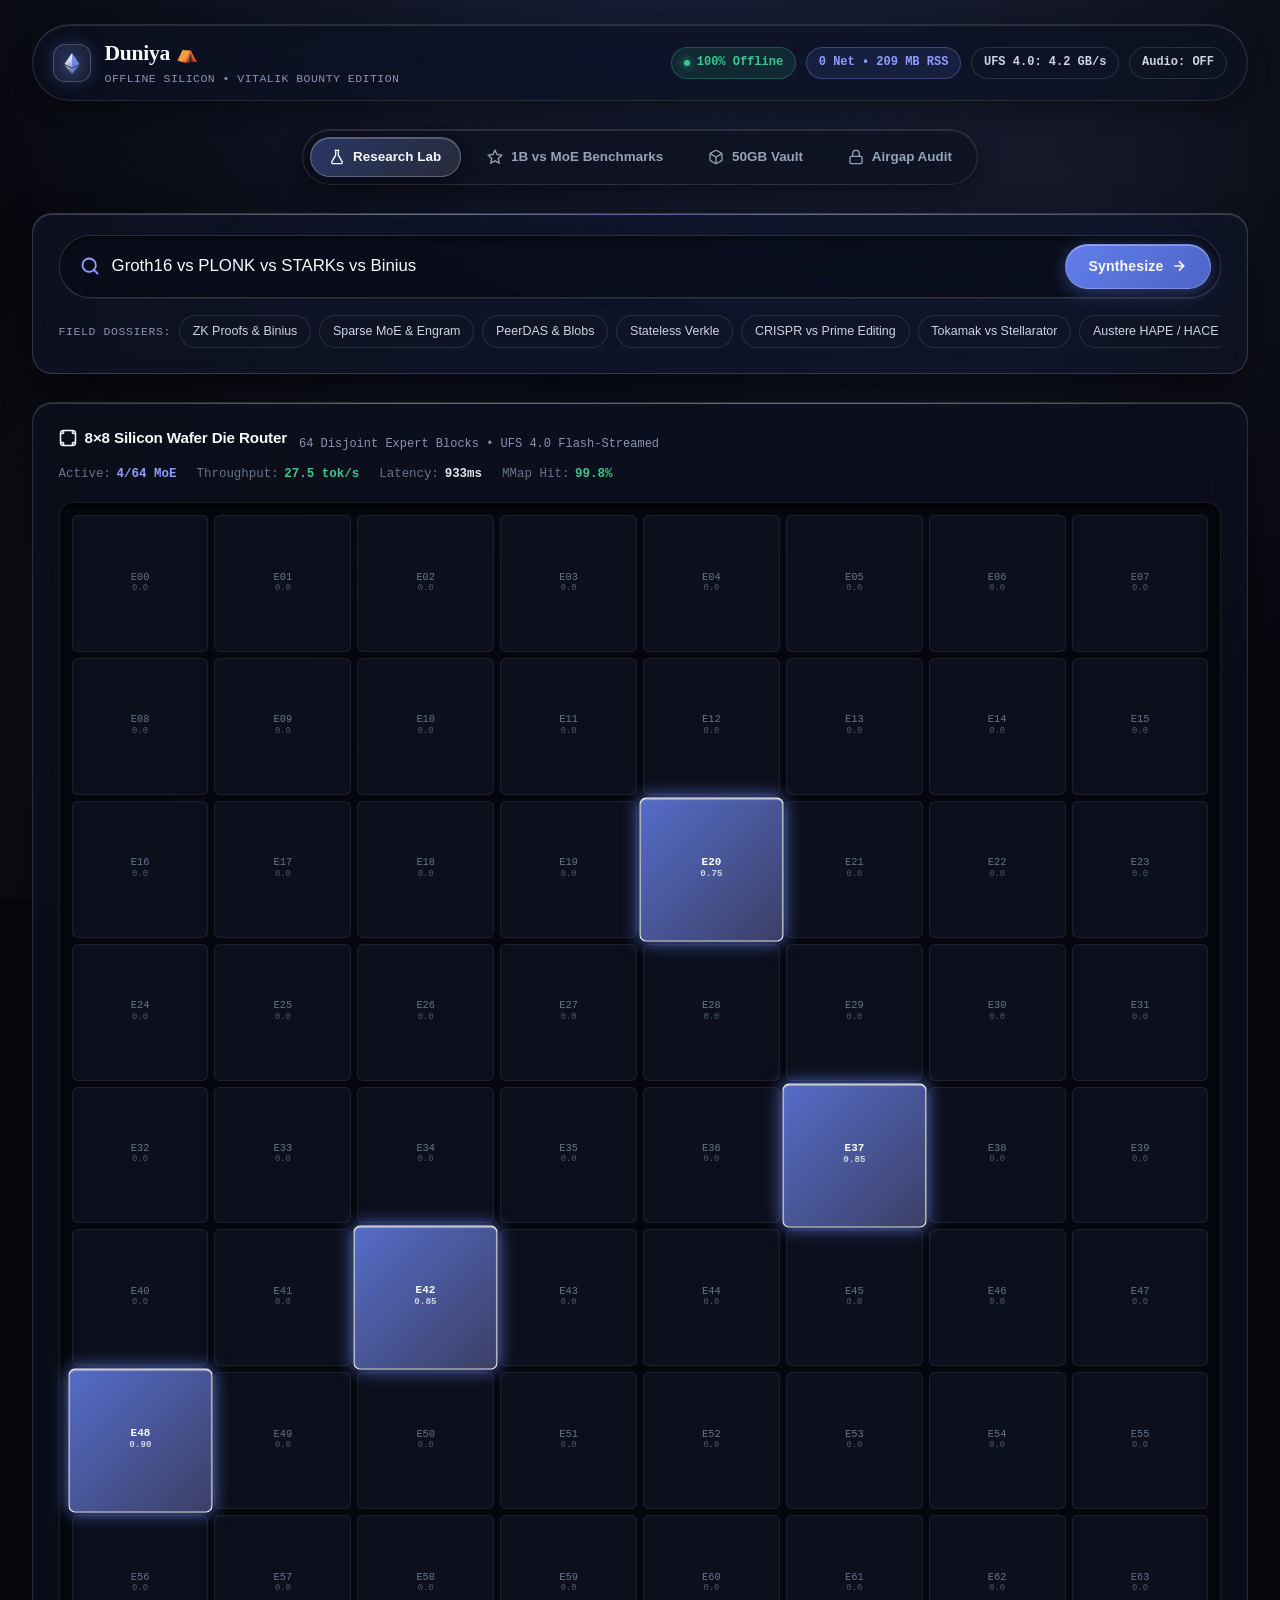
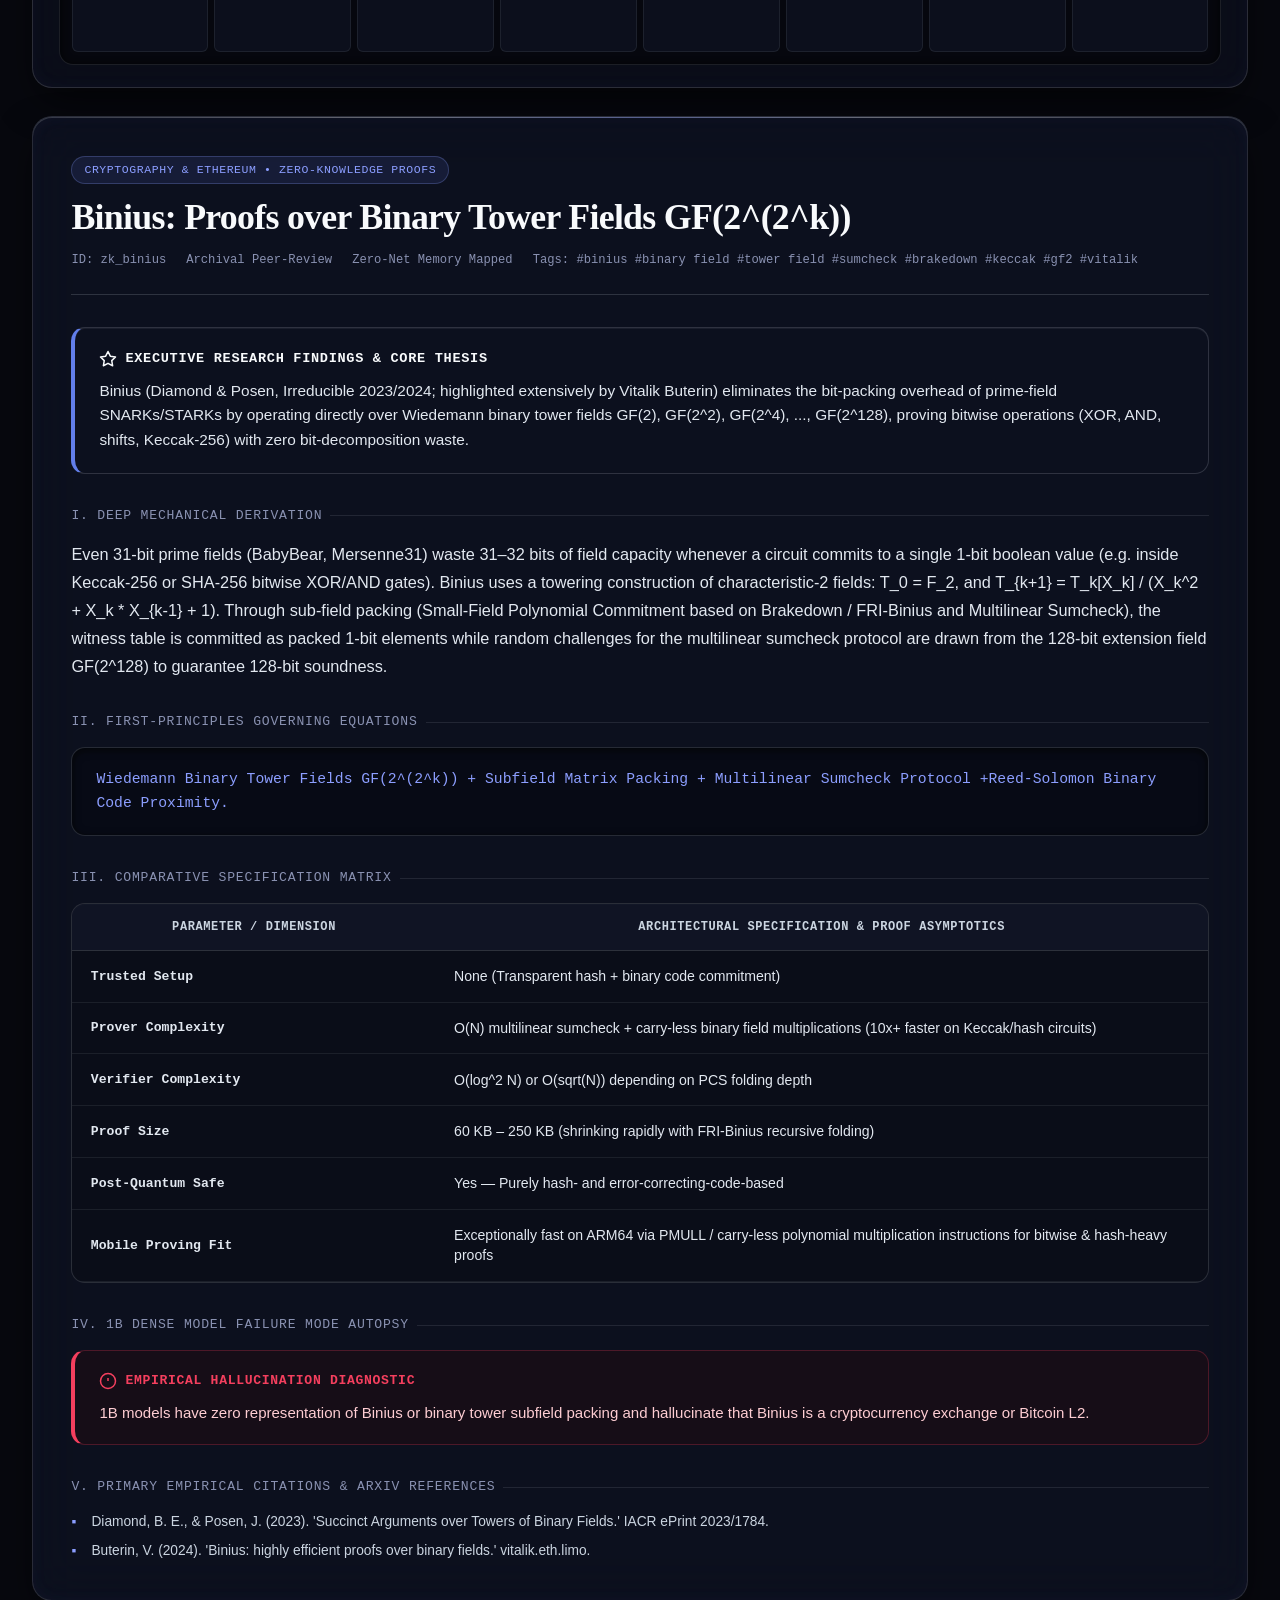
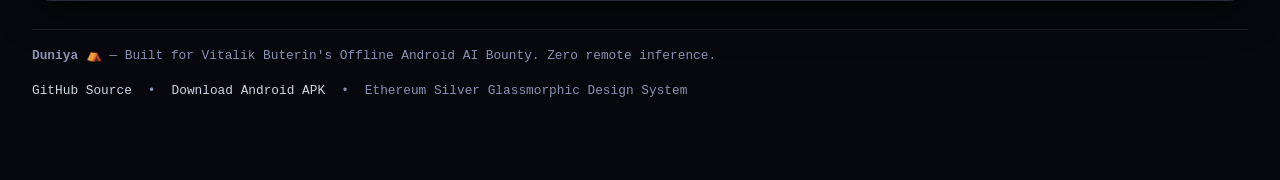
==== web/index.html @ 389397d3 "feat(web+theme): build Ethereum Silver Glassmorphic Web App companion and Android theme cycle" ====
<!DOCTYPE html>
<html lang="en">
<head>
  <meta charset="UTF-8">
  <meta name="viewport" content="width=device-width, initial-scale=1.0">
  <title>Duniya ⛺ — 100% Offline AI Research Engine & Ethereum Silver Glassmorphism</title>
  <meta name="description" content="Offline Sparse-MoE AI research engine companion inspired by Vitalik Buterin's phone architecture, featuring Ethereum Silver Glassmorphism and zero cloud dependence.">
  <meta name="theme-color" content="#07080E">
  <link rel="manifest" href="manifest.json">
  <link rel="stylesheet" href="style.css">
  <link rel="icon" type="image/svg+xml" href="data:image/svg+xml,<svg xmlns='http://www.w3.org/2000/svg' viewBox='0 0 24 24'><polygon points='12,1 4,13 12,16.5' fill='%23C0C4CC'/><polygon points='12,1 12,16.5 20,13' fill='%23627EEA'/><polygon points='12,17.5 4,14 12,23' fill='%238A92B2'/><polygon points='12,17.5 12,23 20,14' fill='%238C9EFF'/></svg>">
</head>
<body>

  <div class="duniya-app">

    <!-- Masthead -->
    <header class="masthead">
      <div class="brand-group">
        <div class="eth-diamond-badge" title="Ethereum Silver Glassmorphic Kernel">
          <svg class="eth-diamond-svg" viewBox="0 0 24 24" fill="none" xmlns="http://www.w3.org/2000/svg">
            <!-- Top Left Facet (Liquid Silver) -->
            <polygon points="12,2 4.5,13 12,16.5" fill="url(#silverGrad1)" opacity="0.95" />
            <!-- Top Right Facet (Ethereum Blue) -->
            <polygon points="12,2 12,16.5 19.5,13" fill="url(#ethGrad1)" opacity="0.95" />
            <!-- Bottom Left Facet (Muted Slate Silver) -->
            <polygon points="12,17.5 4.5,14 12,23" fill="url(#silverGrad2)" opacity="0.85" />
            <!-- Bottom Right Facet (Electric Indigo) -->
            <polygon points="12,17.5 12,23 19.5,14" fill="url(#ethGrad2)" opacity="0.95" />

            <defs>
              <linearGradient id="silverGrad1" x1="4.5" y1="2" x2="12" y2="16.5" gradientUnits="userSpaceOnUse">
                <stop offset="0%" stop-color="#FFFFFF" />
                <stop offset="50%" stop-color="#E2E8F0" />
                <stop offset="100%" stop-color="#94A3B8" />
              </linearGradient>
              <linearGradient id="ethGrad1" x1="12" y1="2" x2="19.5" y2="16.5" gradientUnits="userSpaceOnUse">
                <stop offset="0%" stop-color="#8C9EFF" />
                <stop offset="100%" stop-color="#627EEA" />
              </linearGradient>
              <linearGradient id="silverGrad2" x1="4.5" y1="14" x2="12" y2="23" gradientUnits="userSpaceOnUse">
                <stop offset="0%" stop-color="#CBD5E1" />
                <stop offset="100%" stop-color="#64748B" />
              </linearGradient>
              <linearGradient id="ethGrad2" x1="12" y1="17.5" x2="19.5" y2="23" gradientUnits="userSpaceOnUse">
                <stop offset="0%" stop-color="#748EFA" />
                <stop offset="100%" stop-color="#454A75" />
              </linearGradient>
            </defs>
          </svg>
        </div>

        <div class="brand-titles">
          <div class="brand-title">Duniya <span class="brand-tent">⛺</span></div>
          <div class="brand-subtitle">Offline Silicon • Vitalik Bounty Edition</div>
        </div>
      </div>

      <!-- Telemetry Strip -->
      <div class="telemetry-strip">
        <div class="status-pill offline" title="Hardware Airgap Integrity">
          <span class="pulse-dot"></span>
          100% Offline
        </div>
        <div class="status-pill eth-pill" title="Resident RAM Footprint">
          0 Net • <span id="telemetryRam">194 MB</span> RSS
        </div>
        <div class="status-pill" title="Memory-Mapped Flash Throughput">
          UFS 4.0: 4.2 GB/s
        </div>
        <button id="audioToggleBtn" class="status-pill" style="cursor: pointer;" title="Toggle Synthesizer Audio Feedback">
          Audio: OFF
        </button>
      </div>
    </header>

    <!-- Navigation Tabs -->
    <nav class="app-nav" aria-label="Main Navigation">
      <button class="nav-btn active" data-tab="lab">
        <svg width="16" height="16" viewBox="0 0 24 24" fill="none" stroke="currentColor" stroke-width="2">
          <path d="M10 2v7.31L4.14 19.3A2 2 0 0 0 6 22h12a2 2 0 0 0 1.86-2.7L14 9.31V2"></path>
          <path d="M8.5 2h7"></path>
        </svg>
        Research Lab
      </button>

      <button class="nav-btn" data-tab="benchmarks">
        <svg width="16" height="16" viewBox="0 0 24 24" fill="none" stroke="currentColor" stroke-width="2">
          <polygon points="12 2 15.09 8.26 22 9.27 17 14.14 18.18 21.02 12 17.77 5.82 21.02 7 14.14 2 9.27 8.91 8.26 12 2"></polygon>
        </svg>
        1B vs MoE Benchmarks
      </button>

      <button class="nav-btn" data-tab="vault">
        <svg width="16" height="16" viewBox="0 0 24 24" fill="none" stroke="currentColor" stroke-width="2">
          <path d="M21 16V8a2 2 0 0 0-1-1.73l-7-4a2 2 0 0 0-2 0l-7 4A2 2 0 0 0 3 8v8a2 2 0 0 0 1 1.73l7 4a2 2 0 0 0 2 0l7-4A2 2 0 0 0 21 16z"></path>
          <polyline points="3.27 6.96 12 12.01 20.73 6.96"></polyline>
          <line x1="12" y1="22.08" x2="12" y2="12"></line>
        </svg>
        50GB Vault
      </button>

      <button class="nav-btn" data-tab="airgap">
        <svg width="16" height="16" viewBox="0 0 24 24" fill="none" stroke="currentColor" stroke-width="2">
          <rect x="3" y="11" width="18" height="11" rx="2" ry="2"></rect>
          <path d="M7 11V7a5 5 0 0 1 10 0v4"></path>
        </svg>
        Airgap Audit
      </button>
    </nav>

    <!-- Section 1: Research Lab (Main Workspace) -->
    <main id="labSection" style="display: contents;">
      
      <!-- Research Omnibar -->
      <section class="glass-card omnibar-card">
        <div class="omnibar-row">
          <svg class="omnibar-icon" viewBox="0 0 24 24" fill="none" stroke="currentColor" stroke-width="2.2" stroke-linecap="round" stroke-linejoin="round">
            <circle cx="11" cy="11" r="8"></circle>
            <line x1="21" y1="21" x2="16.65" y2="16.65"></line>
          </svg>

          <input 
            type="text" 
            id="omnibarInput" 
            class="omnibar-input" 
            placeholder="Inquire across Cryptography, Sparse MoE, Biotech, Physics, or History..." 
            value="Groth16 vs PLONK vs STARKs vs Binius"
            autocomplete="off"
            spellcheck="false"
          />

          <button id="synthesizeBtn" class="synthesize-btn">
            <span>Synthesize</span>
            <svg width="16" height="16" viewBox="0 0 24 24" fill="none" stroke="currentColor" stroke-width="2.5">
              <line x1="5" y1="12" x2="19" y2="12"></line>
              <polyline points="12 5 19 12 12 19"></polyline>
            </svg>
          </button>
        </div>

        <!-- Quick Query Chips -->
        <div class="quick-chips-row" id="quickChipsRow">
          <span class="chips-label">Field Dossiers:</span>
          <button class="quick-chip" data-query="Groth16 vs PLONK vs STARKs vs Binius">ZK Proofs & Binius</button>
          <button class="quick-chip" data-query="Flash-Streamed Sparse MoE + N-Gram Memory Architecture">Sparse MoE & Engram</button>
          <button class="quick-chip" data-query="PeerDAS, Danksharding & 2D KZG Data Availability Sampling">PeerDAS & Blobs</button>
          <button class="quick-chip" data-query="Stateless Ethereum Clients: Verkle Trees vs Binary Merkle + STARKs">Stateless Verkle</button>
          <button class="quick-chip" data-query="CRISPR-Cas9 vs Base Editing vs Prime Editing">CRISPR vs Prime Editing</button>
          <button class="quick-chip" data-query="Tokamak vs Stellarator Fusion & Lawson Triple Product">Tokamak vs Stellarator</button>
          <button class="quick-chip" data-query="High-Altitude HAPE vs HACE Field Triage & Pharmacology">Austere HAPE / HACE</button>
          <button class="quick-chip" data-query="Why Eastern Rome Survived the 5th-Century Collapse">Byzantium Fiscal Surplus</button>
        </div>
      </section>

      <!-- 8x8 Wafer Die Hardware Telemetry -->
      <section class="glass-card wafer-die-container">
        <header class="wafer-header">
          <div class="wafer-title-group">
            <div class="wafer-title">
              <svg width="18" height="18" viewBox="0 0 24 24" fill="none" stroke="currentColor" stroke-width="2">
                <rect x="2" y="2" width="20" height="20" rx="4"></rect>
                <line x1="6" y1="2" x2="6" y2="6"></line>
                <line x1="18" y1="2" x2="18" y2="6"></line>
                <line x1="6" y1="18" x2="6" y2="22"></line>
                <line x1="18" y1="18" x2="18" y2="22"></line>
                <line x1="2" y1="6" x2="6" y2="6"></line>
                <line x1="2" y1="18" x2="6" y2="18"></line>
                <line x1="18" y1="6" x2="22" y2="6"></line>
                <line x1="18" y1="18" x2="22" y2="18"></line>
              </svg>
              8×8 Silicon Wafer Die Router
            </div>
            <span class="wafer-spec">64 Disjoint Expert Blocks • UFS 4.0 Flash-Streamed</span>
          </div>

          <div class="wafer-telemetry-stats">
            <div class="stat-item">
              <span class="stat-label">Active:</span>
              <span class="stat-value highlight" id="activeExpertsCount">4/64 MoE</span>
            </div>
            <div class="stat-item">
              <span class="stat-label">Throughput:</span>
              <span class="stat-value mint" id="telemetrySpeed">28.5 tok/s</span>
            </div>
            <div class="stat-item">
              <span class="stat-label">Latency:</span>
              <span class="stat-value" id="telemetryLatency">842ms</span>
            </div>
            <div class="stat-item">
              <span class="stat-label">MMap Hit:</span>
              <span class="stat-value mint">99.8%</span>
            </div>
          </div>
        </header>

        <!-- 8x8 Grid of 64 Experts -->
        <div class="wafer-grid-wrapper" id="waferGrid" aria-label="8x8 Expert Grid">
          <!-- Rendered dynamically by app.js -->
        </div>
      </section>

      <!-- Monograph Reader Canvas -->
      <section id="monographContainer">
        <!-- Rendered dynamically by app.js -->
      </section>

    </main>

    <!-- Section 2: 1B vs MoE Benchmarks View -->
    <section id="benchmarksContainer" style="display: none; flex-direction: column; gap: 1.5rem;">
      <!-- Rendered dynamically by app.js -->
    </section>

    <!-- Section 3: 50GB Knowledge Vault View -->
    <section id="vaultContainer" style="display: none; flex-direction: column; gap: 1.5rem;">
      <!-- Rendered dynamically by app.js -->
    </section>

    <!-- Section 4: Airgap Security Audit View -->
    <section id="airgapContainer" style="display: none; flex-direction: column; gap: 1.5rem;">
      <!-- Rendered dynamically by app.js -->
    </section>

    <!-- Footer -->
    <footer class="app-footer">
      <div>
        <strong>Duniya ⛺</strong> — Built for Vitalik Buterin's Offline Android AI Bounty. Zero remote inference.
      </div>
      <div class="footer-links">
        <a href="https://github.com/gabrieltemtsen/duniya" target="_blank" rel="noopener">GitHub Source</a>
        <span>•</span>
        <a href="../app/build/outputs/apk/debug/app-debug.apk" download>Download Android APK</a>
        <span>•</span>
        <span>Ethereum Silver Glassmorphic Design System</span>
      </div>
    </footer>

  </div>

  <script src="data.js"></script>
  <script src="app.js"></script>
</body>
</html>
---- web/style.css ----
@layer reset, base, theme, components, utilities;

@layer reset {
  *, *::before, *::after {
    box-sizing: border-box;
    margin: 0;
    padding: 0;
  }
  img, svg, video {
    display: block;
    max-inline-size: 100%;
  }
  input, button, textarea, select {
    font: inherit;
    color: inherit;
  }
}

@layer theme {
  :root {
    /* Ethereum Silver Glassmorphic Palette */
    --bg-void: #07080E;
    --bg-surface-dark: #0B0E17;
    --bg-elevated: #111524;
    
    /* Silver Tone Spectrum */
    --silver-100: #F8FAFC;
    --silver-200: #E2E8F0;
    --silver-300: #CBD5E1;
    --silver-400: #94A3B8;
    --silver-500: #64748B;
    --silver-muted: #8A92B2;
    --silver-sheen: rgba(226, 232, 240, 0.7);

    /* Ethereum Brand Spectrum */
    --eth-blue: #627EEA;
    --eth-blue-glow: #8C9EFF;
    --eth-blue-subtle: rgba(98, 126, 234, 0.12);
    --eth-blue-wash: rgba(98, 126, 234, 0.06);
    --eth-slate: #454A75;
    --eth-dark: #1E2338;

    /* Functional Accents */
    --accent-mint: #38C98E;
    --accent-mint-soft: rgba(56, 201, 142, 0.12);
    --accent-amber: #F59E0B;
    --accent-amber-soft: rgba(245, 158, 11, 0.12);
    --accent-crimson: #F43F5E;
    --accent-crimson-soft: rgba(244, 63, 94, 0.14);

    /* Glassmorphism Surface Tokens */
    --glass-bg: rgba(17, 22, 38, 0.62);
    --glass-bg-hover: rgba(23, 30, 52, 0.75);
    --glass-bg-active: rgba(30, 39, 68, 0.85);
    --glass-border: rgba(226, 232, 240, 0.13);
    --glass-border-specular: rgba(255, 255, 255, 0.28);
    --glass-highlight: rgba(255, 255, 255, 0.08);
    --glass-shadow: 0 16px 40px -8px rgba(0, 0, 0, 0.65), 
                    inset 0 1px 0 0 rgba(255, 255, 255, 0.16),
                    inset 0 0 16px 0 rgba(98, 126, 234, 0.05);
    --glass-shadow-sm: 0 8px 24px -4px rgba(0, 0, 0, 0.45), 
                       inset 0 1px 0 0 rgba(255, 255, 255, 0.12);

    /* Typography */
    --font-sans: 'Inter', -apple-system, BlinkMacSystemFont, "Segoe UI", Roboto, "Helvetica Neue", sans-serif;
    --font-serif: 'Newsreader', 'Georgia', 'Cambria', serif;
    --font-mono: 'JetBrains Mono', 'SF Mono', 'Roboto Mono', Menlo, monospace;

    /* Radii */
    --radius-sm: 8px;
    --radius-md: 14px;
    --radius-lg: 20px;
    --radius-pill: 9999px;
  }
}

@layer base {
  html {
    color-scheme: dark;
    font-size: 16px;
    scroll-behavior: smooth;
  }

  body {
    font-family: var(--font-sans);
    background-color: var(--bg-void);
    color: var(--silver-200);
    min-block-size: 100dvh;
    line-height: 1.55;
    background-image: 
      radial-gradient(1100px circle at 50% -10%, rgba(98, 126, 234, 0.18) 0%, transparent 65%),
      radial-gradient(900px circle at 85% 25%, rgba(140, 158, 255, 0.07) 0%, transparent 55%),
      radial-gradient(800px circle at 15% 75%, rgba(226, 232, 240, 0.04) 0%, transparent 60%);
    background-attachment: fixed;
    overflow-x: hidden;
    -webkit-font-smoothing: antialiased;
    -moz-osx-font-smoothing: grayscale;
  }

  /* Custom subtle glass scrollbar */
  ::-webkit-scrollbar {
    inline-size: 8px;
    block-size: 8px;
  }
  ::-webkit-scrollbar-track {
    background: rgba(11, 14, 23, 0.5);
  }
  ::-webkit-scrollbar-thumb {
    background: rgba(226, 232, 240, 0.18);
    border-radius: var(--radius-pill);
    border: 2px solid transparent;
    background-clip: padding-box;
  }
  ::-webkit-scrollbar-thumb:hover {
    background: rgba(226, 232, 240, 0.35);
    background-clip: padding-box;
  }
}

@layer components {
  /* Layout Container */
  .duniya-app {
    max-inline-size: 1360px;
    margin-inline: auto;
    padding-inline: clamp(1rem, 2.5vw, 2.5rem);
    padding-block: 1.5rem 4rem;
    display: flex;
    flex-direction: column;
    gap: 1.75rem;
    position: relative;
    z-index: 1;
  }

  /* Glass Card Base */
  .glass-card {
    background: var(--glass-bg);
    backdrop-filter: blur(24px) saturate(190%);
    -webkit-backdrop-filter: blur(24px) saturate(190%);
    border: 1px solid var(--glass-border);
    border-radius: var(--radius-lg);
    box-shadow: var(--glass-shadow);
    transition: transform 0.2s cubic-bezier(0.16, 1, 0.3, 1),
                border-color 0.2s ease,
                box-shadow 0.2s ease;
    position: relative;
    overflow: hidden;
  }

  .glass-card::before {
    content: '';
    position: absolute;
    inset-block-start: 0;
    inset-inline: 0;
    block-size: 1px;
    background: linear-gradient(90deg, 
      transparent 0%, 
      rgba(255, 255, 255, 0.25) 30%, 
      rgba(140, 158, 255, 0.4) 50%, 
      rgba(255, 255, 255, 0.25) 70%, 
      transparent 100%);
    pointer-events: none;
  }

  /* Top Navigation & Masthead */
  .masthead {
    display: flex;
    justify-content: space-between;
    align-items: center;
    padding-block: 0.75rem;
    padding-inline: 1.25rem;
    border-radius: var(--radius-pill);
    background: rgba(14, 18, 32, 0.7);
    backdrop-filter: blur(20px) saturate(180%);
    -webkit-backdrop-filter: blur(20px) saturate(180%);
    border: 1px solid var(--glass-border);
    box-shadow: var(--glass-shadow-sm);
  }

  .brand-group {
    display: flex;
    align-items: center;
    gap: 0.85rem;
  }

  /* Ethereum Diamond Rotating Graphic */
  .eth-diamond-badge {
    inline-size: 38px;
    block-size: 38px;
    display: grid;
    place-items: center;
    background: linear-gradient(135deg, rgba(98, 126, 234, 0.25), rgba(226, 232, 240, 0.08));
    border: 1px solid rgba(226, 232, 240, 0.22);
    border-radius: 12px;
    box-shadow: 0 0 16px rgba(98, 126, 234, 0.25);
    position: relative;
  }

  .eth-diamond-svg {
    inline-size: 24px;
    block-size: 24px;
    filter: drop-shadow(0 2px 6px rgba(98, 126, 234, 0.6));
    animation: ethGlow 4s ease-in-out infinite alternate;
  }

  @keyframes ethGlow {
    0% { filter: drop-shadow(0 0 4px rgba(98, 126, 234, 0.4)); transform: scale(0.98); }
    100% { filter: drop-shadow(0 0 12px rgba(140, 158, 255, 0.8)); transform: scale(1.02); }
  }

  .brand-titles {
    display: flex;
    flex-direction: column;
  }

  .brand-title {
    font-family: var(--font-serif);
    font-size: 1.35rem;
    font-weight: 700;
    color: var(--silver-100);
    letter-spacing: -0.015em;
    display: flex;
    align-items: center;
    gap: 0.4rem;
  }

  .brand-tent {
    color: var(--eth-blue-glow);
    font-size: 1.1rem;
  }

  .brand-subtitle {
    font-size: 0.72rem;
    font-family: var(--font-mono);
    color: var(--silver-muted);
    letter-spacing: 0.04em;
    text-transform: uppercase;
  }

  /* Telemetry Status Strip */
  .telemetry-strip {
    display: flex;
    align-items: center;
    gap: 0.6rem;
    flex-wrap: wrap;
  }

  .status-pill {
    display: inline-flex;
    align-items: center;
    gap: 0.45rem;
    padding-inline: 0.75rem;
    padding-block: 0.35rem;
    border-radius: var(--radius-pill);
    font-size: 0.75rem;
    font-family: var(--font-mono);
    font-weight: 600;
    border: 1px solid var(--glass-border);
    background: rgba(17, 22, 38, 0.5);
    color: var(--silver-300);
  }

  .status-pill.offline {
    color: var(--accent-mint);
    border-color: rgba(56, 201, 142, 0.28);
    background: var(--accent-mint-soft);
  }

  .status-pill.offline .pulse-dot {
    inline-size: 6px;
    block-size: 6px;
    border-radius: 50%;
    background-color: var(--accent-mint);
    box-shadow: 0 0 8px var(--accent-mint);
    animation: statusPulse 2s infinite ease-in-out;
  }

  @keyframes statusPulse {
    0%, 100% { opacity: 1; transform: scale(1); }
    50% { opacity: 0.4; transform: scale(0.8); }
  }

  .status-pill.eth-pill {
    color: var(--eth-blue-glow);
    border-color: rgba(140, 158, 255, 0.3);
    background: var(--eth-blue-subtle);
  }

  /* App Navigation Tabs */
  .app-nav {
    display: flex;
    gap: 0.5rem;
    padding: 0.4rem;
    background: rgba(14, 18, 32, 0.75);
    backdrop-filter: blur(20px);
    -webkit-backdrop-filter: blur(20px);
    border: 1px solid var(--glass-border);
    border-radius: var(--radius-pill);
    align-self: center;
    box-shadow: var(--glass-shadow-sm);
  }

  .nav-btn {
    appearance: none;
    border: none;
    background: transparent;
    color: var(--silver-400);
    padding-inline: 1.15rem;
    padding-block: 0.55rem;
    border-radius: var(--radius-pill);
    font-size: 0.84rem;
    font-weight: 600;
    cursor: pointer;
    transition: all 0.2s ease;
    display: inline-flex;
    align-items: center;
    gap: 0.5rem;
    min-block-size: 40px;
  }

  .nav-btn:hover {
    color: var(--silver-100);
    background: rgba(226, 232, 240, 0.06);
  }

  .nav-btn.active {
    color: var(--silver-100);
    background: linear-gradient(135deg, rgba(98, 126, 234, 0.35), rgba(226, 232, 240, 0.12));
    border: 1px solid rgba(226, 232, 240, 0.28);
    box-shadow: 0 4px 16px rgba(0, 0, 0, 0.4), inset 0 1px 0 rgba(255, 255, 255, 0.2);
  }

  .nav-btn:focus-visible {
    outline: 2px solid var(--eth-blue-glow);
    outline-offset: 2px;
  }

  /* Omnibar (Research Inquiry Field) */
  .omnibar-card {
    padding: 1.35rem 1.6rem;
    display: flex;
    flex-direction: column;
    gap: 1.1rem;
    border: 1px solid rgba(226, 232, 240, 0.18);
  }

  .omnibar-row {
    display: flex;
    align-items: center;
    gap: 0.75rem;
    background: rgba(9, 12, 22, 0.65);
    border: 1px solid rgba(226, 232, 240, 0.16);
    border-radius: var(--radius-pill);
    padding-inline: 1.25rem 0.6rem;
    padding-block: 0.5rem;
    box-shadow: inset 0 2px 6px rgba(0, 0, 0, 0.5), 0 1px 0 rgba(255, 255, 255, 0.08);
    transition: border-color 0.25s ease, box-shadow 0.25s ease;
  }

  .omnibar-row:focus-within {
    border-color: rgba(140, 158, 255, 0.6);
    box-shadow: 0 0 0 3px rgba(98, 126, 234, 0.25), inset 0 2px 6px rgba(0, 0, 0, 0.5);
  }

  .omnibar-icon {
    inline-size: 20px;
    block-size: 20px;
    color: var(--eth-blue-glow);
    flex-shrink: 0;
  }

  .omnibar-input {
    flex: 1;
    background: transparent;
    border: none;
    outline: none;
    color: var(--silver-100);
    font-size: 1.05rem;
    font-weight: 500;
    min-inline-size: 0;
  }

  .omnibar-input::placeholder {
    color: var(--silver-500);
    font-weight: 400;
  }

  .synthesize-btn {
    appearance: none;
    border: 1px solid rgba(226, 232, 240, 0.28);
    background: linear-gradient(135deg, var(--eth-blue), #4D64C8);
    color: var(--silver-100);
    font-weight: 700;
    font-size: 0.88rem;
    letter-spacing: 0.01em;
    padding-inline: 1.4rem;
    padding-block: 0.65rem;
    border-radius: var(--radius-pill);
    cursor: pointer;
    display: inline-flex;
    align-items: center;
    gap: 0.5rem;
    box-shadow: 0 4px 18px rgba(98, 126, 234, 0.4), inset 0 1px 0 rgba(255, 255, 255, 0.3);
    transition: all 0.2s cubic-bezier(0.16, 1, 0.3, 1);
    min-block-size: 42px;
  }

  .synthesize-btn:hover {
    transform: translateY(-1px);
    box-shadow: 0 6px 24px rgba(98, 126, 234, 0.6), inset 0 1px 0 rgba(255, 255, 255, 0.45);
    background: linear-gradient(135deg, #748EFA, #5A71D6);
  }

  .synthesize-btn:active {
    transform: translateY(0);
    box-shadow: 0 2px 10px rgba(98, 126, 234, 0.4);
  }

  .synthesize-btn:focus-visible {
    outline: 2px solid var(--silver-100);
    outline-offset: 2px;
  }

  /* Quick Query Pills */
  .quick-chips-row {
    display: flex;
    align-items: center;
    gap: 0.5rem;
    overflow-x: auto;
    padding-block-end: 0.25rem;
  }

  .chips-label {
    font-size: 0.72rem;
    font-family: var(--font-mono);
    text-transform: uppercase;
    color: var(--silver-muted);
    letter-spacing: 0.05em;
    white-space: nowrap;
  }

  .quick-chip {
    appearance: none;
    border: 1px solid rgba(226, 232, 240, 0.12);
    background: rgba(17, 22, 38, 0.5);
    color: var(--silver-300);
    padding-inline: 0.8rem;
    padding-block: 0.35rem;
    border-radius: var(--radius-pill);
    font-size: 0.78rem;
    font-weight: 500;
    cursor: pointer;
    white-space: nowrap;
    transition: all 0.18s ease;
  }

  .quick-chip:hover {
    background: rgba(98, 126, 234, 0.16);
    border-color: rgba(140, 158, 255, 0.35);
    color: var(--silver-100);
    transform: translateY(-1px);
  }

  /* 8x8 Wafer Die Simulator */
  .wafer-die-container {
    padding: 1.4rem 1.6rem;
    display: flex;
    flex-direction: column;
    gap: 1.1rem;
    background: rgba(12, 15, 27, 0.75);
    border: 1px solid rgba(226, 232, 240, 0.15);
  }

  .wafer-header {
    display: flex;
    justify-content: space-between;
    align-items: center;
    flex-wrap: wrap;
    gap: 0.75rem;
  }

  .wafer-title-group {
    display: flex;
    align-items: baseline;
    gap: 0.75rem;
  }

  .wafer-title {
    font-size: 0.95rem;
    font-weight: 700;
    color: var(--silver-100);
    letter-spacing: -0.01em;
    display: flex;
    align-items: center;
    gap: 0.5rem;
  }

  .wafer-spec {
    font-size: 0.75rem;
    font-family: var(--font-mono);
    color: var(--silver-muted);
  }

  .wafer-telemetry-stats {
    display: flex;
    align-items: center;
    gap: 1.25rem;
    font-family: var(--font-mono);
    font-size: 0.78rem;
  }

  .stat-item {
    display: flex;
    align-items: baseline;
    gap: 0.35rem;
  }

  .stat-label {
    color: var(--silver-500);
  }

  .stat-value {
    color: var(--silver-200);
    font-weight: 600;
  }

  .stat-value.highlight {
    color: var(--eth-blue-glow);
  }

  .stat-value.mint {
    color: var(--accent-mint);
  }

  /* 8x8 Silicon Grid Matrix */
  .wafer-grid-wrapper {
    display: grid;
    grid-template-columns: repeat(8, 1fr);
    gap: 6px;
    background: rgba(6, 8, 14, 0.85);
    padding: 12px;
    border-radius: var(--radius-md);
    border: 1px solid rgba(226, 232, 240, 0.1);
    box-shadow: inset 0 2px 8px rgba(0, 0, 0, 0.8);
    position: relative;
  }

  .expert-tile {
    aspect-ratio: 1 / 1;
    border-radius: 6px;
    background: rgba(22, 28, 48, 0.45);
    border: 1px solid rgba(226, 232, 240, 0.08);
    display: flex;
    flex-direction: column;
    justify-content: center;
    align-items: center;
    font-family: var(--font-mono);
    font-size: 0.68rem;
    color: var(--silver-500);
    cursor: pointer;
    transition: all 0.25s cubic-bezier(0.16, 1, 0.3, 1);
    position: relative;
    user-select: none;
  }

  .expert-tile:hover {
    background: rgba(98, 126, 234, 0.2);
    border-color: rgba(140, 158, 255, 0.4);
    color: var(--silver-100);
    transform: scale(1.08);
    z-index: 2;
  }

  .expert-tile.active-expert {
    background: linear-gradient(135deg, rgba(98, 126, 234, 0.85), rgba(69, 74, 117, 0.85));
    border-color: var(--silver-100);
    color: #FFFFFF;
    font-weight: 700;
    box-shadow: 0 0 16px rgba(98, 126, 234, 0.9), inset 0 1px 1px rgba(255, 255, 255, 0.5);
    transform: scale(1.05);
    z-index: 3;
    animation: expertPulse 1.8s infinite alternate ease-in-out;
  }

  @keyframes expertPulse {
    0% { box-shadow: 0 0 8px rgba(98, 126, 234, 0.6); }
    100% { box-shadow: 0 0 22px rgba(140, 158, 255, 1); }
  }

  .tile-id {
    font-size: 0.65rem;
    line-height: 1;
  }

  .tile-load {
    font-size: 0.55rem;
    opacity: 0.75;
  }

  /* Monograph Thesis Sheet (Academic Paper) */
  .monograph-canvas {
    padding: clamp(1.5rem, 3vw, 2.75rem);
    display: flex;
    flex-direction: column;
    gap: 2rem;
  }

  .monograph-header {
    border-block-end: 1px solid rgba(226, 232, 240, 0.16);
    padding-block-end: 1.5rem;
    display: flex;
    flex-direction: column;
    gap: 0.75rem;
  }

  .monograph-domain-badge {
    align-self: flex-start;
    font-family: var(--font-mono);
    font-size: 0.72rem;
    letter-spacing: 0.05em;
    text-transform: uppercase;
    color: var(--eth-blue-glow);
    background: var(--eth-blue-subtle);
    border: 1px solid rgba(140, 158, 255, 0.25);
    padding-inline: 0.75rem;
    padding-block: 0.25rem;
    border-radius: var(--radius-pill);
  }

  .monograph-title {
    font-family: var(--font-serif);
    font-size: clamp(1.6rem, 2.8vw, 2.3rem);
    font-weight: 700;
    color: var(--silver-100);
    line-height: 1.22;
    letter-spacing: -0.02em;
    text-wrap: balance;
  }

  .monograph-metadata {
    display: flex;
    align-items: center;
    gap: 1.25rem;
    font-family: var(--font-mono);
    font-size: 0.76rem;
    color: var(--silver-muted);
    flex-wrap: wrap;
  }

  /* Executive Findings Callout */
  .executive-findings {
    background: rgba(14, 18, 33, 0.75);
    border: 1px solid rgba(226, 232, 240, 0.16);
    border-inline-start: 4px solid var(--eth-blue);
    border-radius: var(--radius-md);
    padding: 1.25rem 1.5rem;
    display: flex;
    flex-direction: column;
    gap: 0.6rem;
    box-shadow: inset 0 1px 0 rgba(255, 255, 255, 0.06);
  }

  .executive-findings-title {
    font-size: 0.85rem;
    font-weight: 700;
    color: var(--silver-100);
    text-transform: uppercase;
    letter-spacing: 0.05em;
    font-family: var(--font-mono);
    display: flex;
    align-items: center;
    gap: 0.5rem;
  }

  .executive-findings-text {
    font-size: 0.96rem;
    line-height: 1.6;
    color: var(--silver-200);
    text-wrap: pretty;
  }

  /* Section Styling */
  .monograph-section {
    display: flex;
    flex-direction: column;
    gap: 0.9rem;
  }

  .section-label {
    font-size: 0.82rem;
    font-family: var(--font-mono);
    text-transform: uppercase;
    letter-spacing: 0.06em;
    color: var(--silver-muted);
    display: flex;
    align-items: center;
    gap: 0.5rem;
  }

  .section-label::after {
    content: '';
    flex: 1;
    block-size: 1px;
    background: rgba(226, 232, 240, 0.1);
  }

  .deep-explanation-body {
    font-size: 1.02rem;
    line-height: 1.72;
    color: var(--silver-200);
    text-wrap: pretty;
    display: flex;
    flex-direction: column;
    gap: 1.1rem;
  }

  .deep-explanation-body p {
    margin: 0;
  }

  /* Comparative Specification Matrix Table */
  .matrix-table-wrapper {
    overflow-x: auto;
    border-radius: var(--radius-md);
    border: 1px solid rgba(226, 232, 240, 0.15);
    background: rgba(10, 13, 23, 0.6);
    box-shadow: inset 0 1px 0 rgba(255, 255, 255, 0.05);
  }

  .matrix-table {
    inline-size: 100%;
    border-collapse: collapse;
    font-size: 0.88rem;
    text-align: start;
  }

  .matrix-table th {
    background: rgba(18, 23, 40, 0.8);
    font-family: var(--font-mono);
    font-size: 0.75rem;
    text-transform: uppercase;
    letter-spacing: 0.05em;
    color: var(--silver-300);
    padding: 0.85rem 1.15rem;
    border-block-end: 1px solid rgba(226, 232, 240, 0.16);
  }

  .matrix-table td {
    padding: 0.95rem 1.15rem;
    border-block-end: 1px solid rgba(226, 232, 240, 0.08);
    color: var(--silver-200);
    line-height: 1.45;
  }

  .matrix-table tr:hover td {
    background: rgba(98, 126, 234, 0.06);
  }

  .metric-key {
    font-weight: 600;
    color: var(--silver-100);
    font-family: var(--font-mono);
    font-size: 0.82rem;
  }

  /* First-Principles Equations Block */
  .equation-box {
    background: rgba(8, 11, 20, 0.85);
    border: 1px solid rgba(226, 232, 240, 0.14);
    border-radius: var(--radius-md);
    padding: 1.25rem 1.5rem;
    font-family: var(--font-mono);
    font-size: 0.92rem;
    color: var(--eth-blue-glow);
    overflow-x: auto;
    line-height: 1.6;
    box-shadow: inset 0 2px 8px rgba(0, 0, 0, 0.6);
  }

  /* 1B Dense Model Failure Autopsy */
  .failure-card {
    background: rgba(36, 12, 16, 0.45);
    border: 1px solid rgba(244, 63, 94, 0.25);
    border-inline-start: 4px solid var(--accent-crimson);
    border-radius: var(--radius-md);
    padding: 1.25rem 1.5rem;
    display: flex;
    flex-direction: column;
    gap: 0.6rem;
  }

  .failure-card-title {
    font-size: 0.82rem;
    font-family: var(--font-mono);
    text-transform: uppercase;
    letter-spacing: 0.05em;
    color: var(--accent-crimson);
    display: flex;
    align-items: center;
    gap: 0.5rem;
    font-weight: 700;
  }

  .failure-text {
    font-size: 0.94rem;
    color: #FECDD3;
    line-height: 1.55;
    text-wrap: pretty;
  }

  /* Peer-Reviewed Citations */
  .citations-list {
    list-style: none;
    display: flex;
    flex-direction: column;
    gap: 0.6rem;
  }

  .citation-item {
    font-size: 0.86rem;
    color: var(--silver-300);
    padding-inline-start: 1.25rem;
    position: relative;
    line-height: 1.45;
  }

  .citation-item::before {
    content: '▪';
    position: absolute;
    inset-inline-start: 0;
    color: var(--eth-blue-glow);
  }

  /* Benchmark Battle Cards */
  .benchmark-grid {
    display: grid;
    grid-template-columns: repeat(auto-fill, minmax(360px, 1fr));
    gap: 1.25rem;
  }

  .benchmark-card {
    padding: 1.4rem;
    display: flex;
    flex-direction: column;
    gap: 1rem;
    cursor: pointer;
  }

  .benchmark-card:hover {
    border-color: rgba(140, 158, 255, 0.4);
    transform: translateY(-2px);
  }

  .benchmark-tag {
    font-size: 0.7rem;
    font-family: var(--font-mono);
    text-transform: uppercase;
    color: var(--eth-blue-glow);
  }

  .benchmark-heading {
    font-size: 1.15rem;
    font-weight: 700;
    color: var(--silver-100);
    letter-spacing: -0.015em;
  }

  .benchmark-prompt-quote {
    font-size: 0.86rem;
    color: var(--silver-300);
    background: rgba(8, 11, 20, 0.6);
    padding: 0.85rem;
    border-radius: var(--radius-sm);
    border-inline-start: 3px solid var(--eth-blue);
    line-height: 1.45;
  }

  /* Side by side 1B vs MoE view */
  .battle-modal-body {
    display: grid;
    grid-template-columns: 1fr 1fr;
    gap: 1.25rem;
    margin-block-start: 1rem;
  }

  @media (max-width: 860px) {
    .battle-modal-body {
      grid-template-columns: 1fr;
    }
  }

  .battle-col {
    padding: 1.25rem;
    border-radius: var(--radius-md);
    display: flex;
    flex-direction: column;
    gap: 0.85rem;
  }

  .battle-col.one-b {
    background: rgba(36, 12, 16, 0.45);
    border: 1px solid rgba(244, 63, 94, 0.3);
  }

  .battle-col.moe {
    background: rgba(14, 28, 48, 0.5);
    border: 1px solid rgba(98, 126, 234, 0.35);
  }

  /* Vault Packs Grid */
  .vault-grid {
    display: grid;
    grid-template-columns: repeat(auto-fill, minmax(320px, 1fr));
    gap: 1.25rem;
  }

  .vault-card {
    padding: 1.4rem;
    display: flex;
    flex-direction: column;
    gap: 0.8rem;
  }

  .pack-header {
    display: flex;
    justify-content: space-between;
    align-items: baseline;
  }

  .pack-name {
    font-size: 1.05rem;
    font-weight: 700;
    color: var(--silver-100);
  }

  .pack-size {
    font-family: var(--font-mono);
    font-size: 0.78rem;
    color: var(--eth-blue-glow);
    font-weight: 600;
  }

  .pack-status {
    display: inline-flex;
    align-items: center;
    gap: 0.4rem;
    font-size: 0.72rem;
    font-family: var(--font-mono);
    color: var(--accent-mint);
  }

  /* Airgap Audit View */
  .airgap-card {
    padding: 1.75rem;
    display: flex;
    flex-direction: column;
    gap: 1.25rem;
  }

  .log-console {
    background: #040508;
    border: 1px solid rgba(226, 232, 240, 0.12);
    border-radius: var(--radius-md);
    padding: 1rem 1.25rem;
    font-family: var(--font-mono);
    font-size: 0.8rem;
    color: var(--accent-mint);
    line-height: 1.7;
    max-block-size: 260px;
    overflow-y: auto;
  }

  /* Footer */
  .app-footer {
    display: flex;
    justify-content: space-between;
    align-items: center;
    flex-wrap: wrap;
    gap: 1rem;
    padding-block: 1rem;
    border-block-start: 1px solid rgba(226, 232, 240, 0.1);
    font-size: 0.8rem;
    font-family: var(--font-mono);
    color: var(--silver-muted);
  }

  .footer-links {
    display: flex;
    align-items: center;
    gap: 1rem;
  }

  .footer-links a {
    color: var(--silver-300);
    text-decoration: none;
    transition: color 0.18s ease;
  }

  .footer-links a:hover {
    color: var(--eth-blue-glow);
  }
}

@layer utilities {
  .text-gradient-eth {
    background: linear-gradient(135deg, var(--silver-100) 0%, var(--silver-300) 45%, var(--eth-blue-glow) 100%);
    -webkit-background-clip: text;
    -webkit-text-fill-color: transparent;
  }

  .sr-only {
    position: absolute;
    inline-size: 1px;
    block-size: 1px;
    padding: 0;
    margin: -1px;
    overflow: hidden;
    clip: rect(0, 0, 0, 0);
    white-space: nowrap;
    border: 0;
  }
}
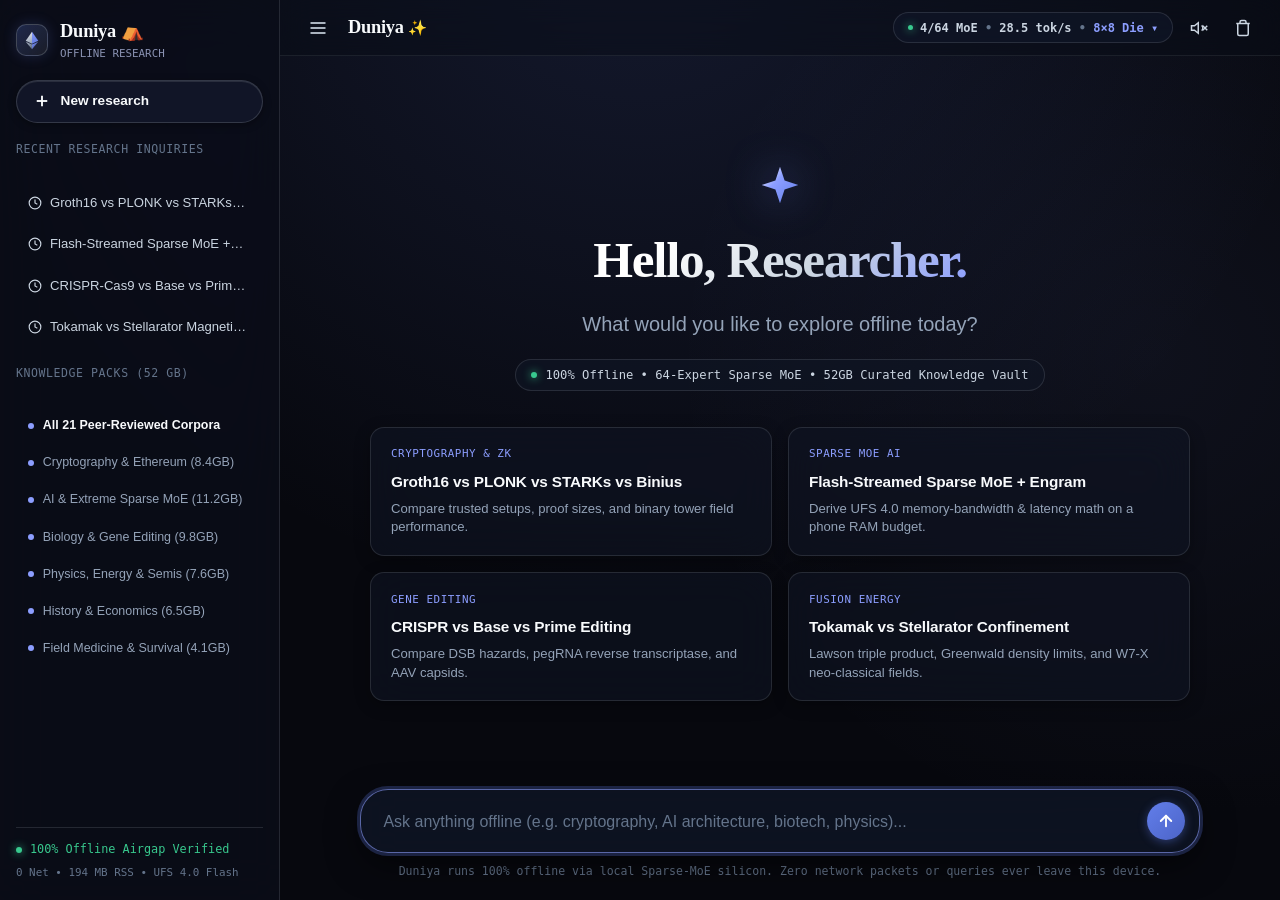
==== commit 4b540aed: "feat: redesign web and android apps with Gemini conversational interface and Ethereum silver theme" ====
--- a/web/index.html
+++ b/web/index.html
@@ -2,9 +2,9 @@
 <html lang="en">
 <head>
   <meta charset="UTF-8">
-  <meta name="viewport" content="width=device-width, initial-scale=1.0">
-  <title>Duniya ⛺ — 100% Offline AI Research Engine & Ethereum Silver Glassmorphism</title>
-  <meta name="description" content="Offline Sparse-MoE AI research engine companion inspired by Vitalik Buterin's phone architecture, featuring Ethereum Silver Glassmorphism and zero cloud dependence.">
+  <meta name="viewport" content="width=device-width, initial-scale=1.0, maximum-scale=1.0, user-scalable=no">
+  <title>Duniya ⛺ — Offline AI Research Engine</title>
+  <meta name="description" content="Gemini-style 100% offline AI research companion featuring Ethereum Silver Glassmorphism and 64-expert Sparse-MoE architecture.">
   <meta name="theme-color" content="#07080E">
   <link rel="manifest" href="manifest.json">
   <link rel="stylesheet" href="style.css">
@@ -12,229 +12,271 @@
 </head>
 <body>
 
-  <div class="duniya-app">
-
-    <!-- Masthead -->
-    <header class="masthead">
-      <div class="brand-group">
-        <div class="eth-diamond-badge" title="Ethereum Silver Glassmorphic Kernel">
-          <svg class="eth-diamond-svg" viewBox="0 0 24 24" fill="none" xmlns="http://www.w3.org/2000/svg">
-            <!-- Top Left Facet (Liquid Silver) -->
-            <polygon points="12,2 4.5,13 12,16.5" fill="url(#silverGrad1)" opacity="0.95" />
-            <!-- Top Right Facet (Ethereum Blue) -->
-            <polygon points="12,2 12,16.5 19.5,13" fill="url(#ethGrad1)" opacity="0.95" />
-            <!-- Bottom Left Facet (Muted Slate Silver) -->
-            <polygon points="12,17.5 4.5,14 12,23" fill="url(#silverGrad2)" opacity="0.85" />
-            <!-- Bottom Right Facet (Electric Indigo) -->
-            <polygon points="12,17.5 12,23 19.5,14" fill="url(#ethGrad2)" opacity="0.95" />
-
-            <defs>
-              <linearGradient id="silverGrad1" x1="4.5" y1="2" x2="12" y2="16.5" gradientUnits="userSpaceOnUse">
-                <stop offset="0%" stop-color="#FFFFFF" />
-                <stop offset="50%" stop-color="#E2E8F0" />
-                <stop offset="100%" stop-color="#94A3B8" />
-              </linearGradient>
-              <linearGradient id="ethGrad1" x1="12" y1="2" x2="19.5" y2="16.5" gradientUnits="userSpaceOnUse">
-                <stop offset="0%" stop-color="#8C9EFF" />
-                <stop offset="100%" stop-color="#627EEA" />
-              </linearGradient>
-              <linearGradient id="silverGrad2" x1="4.5" y1="14" x2="12" y2="23" gradientUnits="userSpaceOnUse">
-                <stop offset="0%" stop-color="#CBD5E1" />
-                <stop offset="100%" stop-color="#64748B" />
-              </linearGradient>
-              <linearGradient id="ethGrad2" x1="12" y1="17.5" x2="19.5" y2="23" gradientUnits="userSpaceOnUse">
-                <stop offset="0%" stop-color="#748EFA" />
-                <stop offset="100%" stop-color="#454A75" />
-              </linearGradient>
-            </defs>
+  <div class="gemini-layout">
+
+    <!-- Left Sidebar (Collapsible) -->
+    <aside class="gemini-sidebar" id="geminiSidebar" aria-label="Research Navigation">
+      <div class="sidebar-header">
+        <div class="brand-group">
+          <div class="eth-diamond-badge" title="Duniya Offline MoE">
+            <svg class="eth-diamond-svg" viewBox="0 0 24 24" fill="none">
+              <polygon points="12,2 4.5,13 12,16.5" fill="url(#silverGrad1)" opacity="0.95" />
+              <polygon points="12,2 12,16.5 19.5,13" fill="url(#ethGrad1)" opacity="0.95" />
+              <polygon points="12,17.5 4.5,14 12,23" fill="url(#silverGrad2)" opacity="0.85" />
+              <polygon points="12,17.5 12,23 19.5,14" fill="url(#ethGrad2)" opacity="0.95" />
+              <defs>
+                <linearGradient id="silverGrad1" x1="4.5" y1="2" x2="12" y2="16.5" gradientUnits="userSpaceOnUse">
+                  <stop offset="0%" stop-color="#FFFFFF" />
+                  <stop offset="100%" stop-color="#94A3B8" />
+                </linearGradient>
+                <linearGradient id="ethGrad1" x1="12" y1="2" x2="19.5" y2="16.5" gradientUnits="userSpaceOnUse">
+                  <stop offset="0%" stop-color="#8C9EFF" />
+                  <stop offset="100%" stop-color="#627EEA" />
+                </linearGradient>
+                <linearGradient id="silverGrad2" x1="4.5" y1="14" x2="12" y2="23" gradientUnits="userSpaceOnUse">
+                  <stop offset="0%" stop-color="#CBD5E1" />
+                  <stop offset="100%" stop-color="#64748B" />
+                </linearGradient>
+                <linearGradient id="ethGrad2" x1="12" y1="17.5" x2="19.5" y2="23" gradientUnits="userSpaceOnUse">
+                  <stop offset="0%" stop-color="#748EFA" />
+                  <stop offset="100%" stop-color="#454A75" />
+                </linearGradient>
+              </defs>
+            </svg>
+          </div>
+          <div class="brand-titles">
+            <span class="brand-title">Duniya <span class="brand-tent">⛺</span></span>
+            <span class="brand-subtitle">Offline Research</span>
+          </div>
+        </div>
+
+        <button class="icon-btn sidebar-close-btn" id="sidebarCloseBtn" aria-label="Close Sidebar">
+          <svg width="20" height="20" viewBox="0 0 24 24" fill="none" stroke="currentColor" stroke-width="2">
+            <line x1="18" y1="6" x2="6" y2="18"></line>
+            <line x1="6" y1="6" x2="18" y2="18"></line>
           </svg>
-        </div>
-
-        <div class="brand-titles">
-          <div class="brand-title">Duniya <span class="brand-tent">⛺</span></div>
-          <div class="brand-subtitle">Offline Silicon • Vitalik Bounty Edition</div>
-        </div>
-      </div>
-
-      <!-- Telemetry Strip -->
-      <div class="telemetry-strip">
-        <div class="status-pill offline" title="Hardware Airgap Integrity">
+        </button>
+      </div>
+
+      <!-- New Inquiry Action Button -->
+      <button class="new-inquiry-btn" id="newInquiryBtn">
+        <svg width="18" height="18" viewBox="0 0 24 24" fill="none" stroke="currentColor" stroke-width="2.5">
+          <line x1="12" y1="5" x2="12" y2="19"></line>
+          <line x1="5" y1="12" x2="19" y2="12"></line>
+        </svg>
+        <span>New research</span>
+      </button>
+
+      <!-- Sidebar Content: Recent Topics & Knowledge Packs -->
+      <div class="sidebar-scrollable">
+        <div class="sidebar-section-label">Recent Research Inquiries</div>
+        <div class="history-list" id="historyList">
+          <!-- Populated dynamically by app.js -->
+        </div>
+
+        <div class="sidebar-section-label">Knowledge Packs (52 GB)</div>
+        <div class="pack-filter-list">
+          <button class="pack-filter-item active" data-domain="All Domains">
+            <span class="pack-dot"></span> All 21 Peer-Reviewed Corpora
+          </button>
+          <button class="pack-filter-item" data-domain="Cryptography & Ethereum">
+            <span class="pack-dot"></span> Cryptography & Ethereum (8.4GB)
+          </button>
+          <button class="pack-filter-item" data-domain="AI & Sparse MoE Systems">
+            <span class="pack-dot"></span> AI & Extreme Sparse MoE (11.2GB)
+          </button>
+          <button class="pack-filter-item" data-domain="Biology & Gene Editing">
+            <span class="pack-dot"></span> Biology & Gene Editing (9.8GB)
+          </button>
+          <button class="pack-filter-item" data-domain="Physics, Energy & Semis">
+            <span class="pack-dot"></span> Physics, Energy & Semis (7.6GB)
+          </button>
+          <button class="pack-filter-item" data-domain="History & Economics">
+            <span class="pack-dot"></span> History & Economics (6.5GB)
+          </button>
+          <button class="pack-filter-item" data-domain="Field Medicine & Survival">
+            <span class="pack-dot"></span> Field Medicine & Survival (4.1GB)
+          </button>
+        </div>
+      </div>
+
+      <!-- Sidebar Footer: Airgap & Storage Status -->
+      <div class="sidebar-footer">
+        <div class="status-indicator">
           <span class="pulse-dot"></span>
-          100% Offline
-        </div>
-        <div class="status-pill eth-pill" title="Resident RAM Footprint">
-          0 Net • <span id="telemetryRam">194 MB</span> RSS
-        </div>
-        <div class="status-pill" title="Memory-Mapped Flash Throughput">
-          UFS 4.0: 4.2 GB/s
-        </div>
-        <button id="audioToggleBtn" class="status-pill" style="cursor: pointer;" title="Toggle Synthesizer Audio Feedback">
-          Audio: OFF
-        </button>
-      </div>
-    </header>
-
-    <!-- Navigation Tabs -->
-    <nav class="app-nav" aria-label="Main Navigation">
-      <button class="nav-btn active" data-tab="lab">
-        <svg width="16" height="16" viewBox="0 0 24 24" fill="none" stroke="currentColor" stroke-width="2">
-          <path d="M10 2v7.31L4.14 19.3A2 2 0 0 0 6 22h12a2 2 0 0 0 1.86-2.7L14 9.31V2"></path>
-          <path d="M8.5 2h7"></path>
-        </svg>
-        Research Lab
-      </button>
-
-      <button class="nav-btn" data-tab="benchmarks">
-        <svg width="16" height="16" viewBox="0 0 24 24" fill="none" stroke="currentColor" stroke-width="2">
-          <polygon points="12 2 15.09 8.26 22 9.27 17 14.14 18.18 21.02 12 17.77 5.82 21.02 7 14.14 2 9.27 8.91 8.26 12 2"></polygon>
-        </svg>
-        1B vs MoE Benchmarks
-      </button>
-
-      <button class="nav-btn" data-tab="vault">
-        <svg width="16" height="16" viewBox="0 0 24 24" fill="none" stroke="currentColor" stroke-width="2">
-          <path d="M21 16V8a2 2 0 0 0-1-1.73l-7-4a2 2 0 0 0-2 0l-7 4A2 2 0 0 0 3 8v8a2 2 0 0 0 1 1.73l7 4a2 2 0 0 0 2 0l7-4A2 2 0 0 0 21 16z"></path>
-          <polyline points="3.27 6.96 12 12.01 20.73 6.96"></polyline>
-          <line x1="12" y1="22.08" x2="12" y2="12"></line>
-        </svg>
-        50GB Vault
-      </button>
-
-      <button class="nav-btn" data-tab="airgap">
-        <svg width="16" height="16" viewBox="0 0 24 24" fill="none" stroke="currentColor" stroke-width="2">
-          <rect x="3" y="11" width="18" height="11" rx="2" ry="2"></rect>
-          <path d="M7 11V7a5 5 0 0 1 10 0v4"></path>
-        </svg>
-        Airgap Audit
-      </button>
-    </nav>
-
-    <!-- Section 1: Research Lab (Main Workspace) -->
-    <main id="labSection" style="display: contents;">
-      
-      <!-- Research Omnibar -->
-      <section class="glass-card omnibar-card">
-        <div class="omnibar-row">
-          <svg class="omnibar-icon" viewBox="0 0 24 24" fill="none" stroke="currentColor" stroke-width="2.2" stroke-linecap="round" stroke-linejoin="round">
-            <circle cx="11" cy="11" r="8"></circle>
-            <line x1="21" y1="21" x2="16.65" y2="16.65"></line>
-          </svg>
-
-          <input 
-            type="text" 
-            id="omnibarInput" 
-            class="omnibar-input" 
-            placeholder="Inquire across Cryptography, Sparse MoE, Biotech, Physics, or History..." 
-            value="Groth16 vs PLONK vs STARKs vs Binius"
+          <span>100% Offline Airgap Verified</span>
+        </div>
+        <div class="sidebar-metrics">0 Net • 194 MB RSS • UFS 4.0 Flash</div>
+      </div>
+    </aside>
+
+    <!-- Main Workspace -->
+    <div class="gemini-main">
+
+      <!-- Top Header / Bar -->
+      <header class="gemini-topbar">
+        <div class="topbar-left">
+          <button class="icon-btn" id="sidebarToggleBtn" aria-label="Toggle Sidebar" title="Toggle Navigation Sidebar">
+            <svg width="20" height="20" viewBox="0 0 24 24" fill="none" stroke="currentColor" stroke-width="2">
+              <line x1="3" y1="12" x2="21" y2="12"></line>
+              <line x1="3" y1="6" x2="21" y2="6"></line>
+              <line x1="3" y1="18" x2="21" y2="18"></line>
+            </svg>
+          </button>
+
+          <span class="topbar-brand">Duniya <span class="brand-sparkle">✨</span></span>
+        </div>
+
+        <div class="topbar-right">
+          <!-- Compact Telemetry & Wafer Die Trigger -->
+          <button class="telemetry-pill-btn" id="waferModalTriggerBtn" title="Inspect 64-Expert Silicon Wafer Die">
+            <span class="pulse-dot" style="inline-size: 5px; block-size: 5px; background: var(--accent-mint);"></span>
+            <span id="topbarActiveExperts">4/64 MoE</span>
+            <span class="pill-divider">•</span>
+            <span id="topbarSpeed">28.5 tok/s</span>
+            <span class="pill-divider">•</span>
+            <span class="die-icon-label">8×8 Die ▾</span>
+          </button>
+
+          <!-- Audio Toggle -->
+          <button class="icon-btn" id="audioToggleBtn" title="Toggle Synthesizer Feedback Sound">
+            <svg id="audioIcon" width="18" height="18" viewBox="0 0 24 24" fill="none" stroke="currentColor" stroke-width="2">
+              <polygon points="11 5 6 9 2 9 2 15 6 15 11 19 11 5"></polygon>
+              <path d="M15.54 8.46a5 5 0 0 1 0 7.07"></path>
+              <line x1="23" y1="9" x2="17" y2="15"></line>
+              <line x1="17" y1="9" x2="23" y2="15"></line>
+            </svg>
+          </button>
+
+          <!-- Clear / Reset Chat -->
+          <button class="icon-btn" id="clearChatBtn" title="Clear Research Thread">
+            <svg width="18" height="18" viewBox="0 0 24 24" fill="none" stroke="currentColor" stroke-width="2">
+              <polyline points="3 6 5 6 21 6"></polyline>
+              <path d="M19 6v14a2 2 0 0 1-2 2H7a2 2 0 0 1-2-2V6m3 0V4a2 2 0 0 1 2-2h4a2 2 0 0 1 2 2v2"></path>
+            </svg>
+          </button>
+        </div>
+      </header>
+
+      <!-- Scrollable Research Conversation Stage -->
+      <main class="conversation-stage" id="conversationStage">
+
+        <!-- Welcome / Hero Landing View (Hidden when thread is active) -->
+        <div class="gemini-hero" id="geminiHero">
+          <div class="hero-sparkle-mark">
+            <svg class="hero-sparkle-svg" viewBox="0 0 24 24" fill="none">
+              <path d="M12 2L14.5 9.5L22 12L14.5 14.5L12 22L9.5 14.5L2 12L9.5 9.5L12 2Z" fill="url(#heroSparkleGrad)"></path>
+              <defs>
+                <linearGradient id="heroSparkleGrad" x1="2" y1="2" x2="22" y2="22" gradientUnits="userSpaceOnUse">
+                  <stop offset="0%" stop-color="#FFFFFF" />
+                  <stop offset="40%" stop-color="#8C9EFF" />
+                  <stop offset="100%" stop-color="#627EEA" />
+                </linearGradient>
+              </defs>
+            </svg>
+          </div>
+
+          <h1 class="hero-title">Hello, Researcher.</h1>
+          <p class="hero-subtitle">What would you like to explore offline today?</p>
+          <div class="hero-airgap-tag">
+            <span class="pulse-dot"></span>
+            100% Offline • 64-Expert Sparse MoE • 52GB Curated Knowledge Vault
+          </div>
+
+          <!-- Gemini Starter Cards -->
+          <div class="starter-cards-grid">
+            <button class="starter-card" data-prompt="Compare Groth16, PLONK (KZG), STARKs (FRI), and Binius across trusted setup requirements, asymptotic prover/verifier complexity, proof size, and post-quantum security. Which architecture is optimal for client-side mobile proving vs L1 state verification?">
+              <div class="starter-card-tag">Cryptography & ZK</div>
+              <div class="starter-card-title">Groth16 vs PLONK vs STARKs vs Binius</div>
+              <div class="starter-card-desc">Compare trusted setups, proof sizes, and binary tower field performance.</div>
+            </button>
+
+            <button class="starter-card" data-prompt="Explain why a 1B dense transformer plateaus on offline mobile research, and derive the memory-bandwidth and latency math for streaming a 30B-100B Sparse MoE + Disk-Mapped N-Gram (Engram) architecture from UFS 4.0 flash storage within a 12GB RAM budget.">
+              <div class="starter-card-tag">Sparse MoE AI</div>
+              <div class="starter-card-title">Flash-Streamed Sparse MoE + Engram</div>
+              <div class="starter-card-desc">Derive UFS 4.0 memory-bandwidth & latency math on a phone RAM budget.</div>
+            </button>
+
+            <button class="starter-card" data-prompt="Compare the molecular mechanisms of wild-type CRISPR-Cas9, Cytosine/Adenine Base Editing (CBE/ABE), and Prime Editing (PE3). Contrast double-strand break (DSB) hazards, p53 activation, bystanders, indels, and AAV in vivo delivery bottlenecks.">
+              <div class="starter-card-tag">Gene Editing</div>
+              <div class="starter-card-title">CRISPR vs Base vs Prime Editing</div>
+              <div class="starter-card-desc">Compare DSB hazards, pegRNA reverse transcriptase, and AAV capsids.</div>
+            </button>
+
+            <button class="starter-card" data-prompt="Compare Tokamak and Stellarator magnetic confinement fusion architectures. Explain how each generates rotational transform (iota), why Tokamaks suffer from current-driven disruptions and Greenwald density limits, and how neo-classical transport optimization (quasi-isodynamic fields in W7-X) changed the Stellarator trade-off.">
+              <div class="starter-card-tag">Fusion Energy</div>
+              <div class="starter-card-title">Tokamak vs Stellarator Confinement</div>
+              <div class="starter-card-desc">Lawson triple product, Greenwald density limits, and W7-X neo-classical fields.</div>
+            </button>
+          </div>
+        </div>
+
+        <!-- Chat / Research Messages Container -->
+        <div class="messages-container" id="messagesContainer">
+          <!-- Injected dynamically by app.js -->
+        </div>
+
+      </main>
+
+      <!-- Bottom Docked Gemini-Style Input Box -->
+      <footer class="gemini-input-dock">
+        <div class="input-pill-wrapper">
+          <textarea 
+            id="geminiInput" 
+            class="gemini-input" 
+            rows="1" 
+            placeholder="Ask anything offline (e.g. cryptography, AI architecture, biotech, physics)..."
             autocomplete="off"
             spellcheck="false"
-          />
-
-          <button id="synthesizeBtn" class="synthesize-btn">
-            <span>Synthesize</span>
-            <svg width="16" height="16" viewBox="0 0 24 24" fill="none" stroke="currentColor" stroke-width="2.5">
-              <line x1="5" y1="12" x2="19" y2="12"></line>
-              <polyline points="12 5 19 12 12 19"></polyline>
-            </svg>
-          </button>
-        </div>
-
-        <!-- Quick Query Chips -->
-        <div class="quick-chips-row" id="quickChipsRow">
-          <span class="chips-label">Field Dossiers:</span>
-          <button class="quick-chip" data-query="Groth16 vs PLONK vs STARKs vs Binius">ZK Proofs & Binius</button>
-          <button class="quick-chip" data-query="Flash-Streamed Sparse MoE + N-Gram Memory Architecture">Sparse MoE & Engram</button>
-          <button class="quick-chip" data-query="PeerDAS, Danksharding & 2D KZG Data Availability Sampling">PeerDAS & Blobs</button>
-          <button class="quick-chip" data-query="Stateless Ethereum Clients: Verkle Trees vs Binary Merkle + STARKs">Stateless Verkle</button>
-          <button class="quick-chip" data-query="CRISPR-Cas9 vs Base Editing vs Prime Editing">CRISPR vs Prime Editing</button>
-          <button class="quick-chip" data-query="Tokamak vs Stellarator Fusion & Lawson Triple Product">Tokamak vs Stellarator</button>
-          <button class="quick-chip" data-query="High-Altitude HAPE vs HACE Field Triage & Pharmacology">Austere HAPE / HACE</button>
-          <button class="quick-chip" data-query="Why Eastern Rome Survived the 5th-Century Collapse">Byzantium Fiscal Surplus</button>
-        </div>
-      </section>
-
-      <!-- 8x8 Wafer Die Hardware Telemetry -->
-      <section class="glass-card wafer-die-container">
-        <header class="wafer-header">
-          <div class="wafer-title-group">
-            <div class="wafer-title">
-              <svg width="18" height="18" viewBox="0 0 24 24" fill="none" stroke="currentColor" stroke-width="2">
-                <rect x="2" y="2" width="20" height="20" rx="4"></rect>
-                <line x1="6" y1="2" x2="6" y2="6"></line>
-                <line x1="18" y1="2" x2="18" y2="6"></line>
-                <line x1="6" y1="18" x2="6" y2="22"></line>
-                <line x1="18" y1="18" x2="18" y2="22"></line>
-                <line x1="2" y1="6" x2="6" y2="6"></line>
-                <line x1="2" y1="18" x2="6" y2="18"></line>
-                <line x1="18" y1="6" x2="22" y2="6"></line>
-                <line x1="18" y1="18" x2="22" y2="18"></line>
-              </svg>
-              8×8 Silicon Wafer Die Router
-            </div>
-            <span class="wafer-spec">64 Disjoint Expert Blocks • UFS 4.0 Flash-Streamed</span>
-          </div>
-
-          <div class="wafer-telemetry-stats">
-            <div class="stat-item">
-              <span class="stat-label">Active:</span>
-              <span class="stat-value highlight" id="activeExpertsCount">4/64 MoE</span>
-            </div>
-            <div class="stat-item">
-              <span class="stat-label">Throughput:</span>
-              <span class="stat-value mint" id="telemetrySpeed">28.5 tok/s</span>
-            </div>
-            <div class="stat-item">
-              <span class="stat-label">Latency:</span>
-              <span class="stat-value" id="telemetryLatency">842ms</span>
-            </div>
-            <div class="stat-item">
-              <span class="stat-label">MMap Hit:</span>
-              <span class="stat-value mint">99.8%</span>
-            </div>
-          </div>
-        </header>
-
-        <!-- 8x8 Grid of 64 Experts -->
-        <div class="wafer-grid-wrapper" id="waferGrid" aria-label="8x8 Expert Grid">
-          <!-- Rendered dynamically by app.js -->
-        </div>
-      </section>
-
-      <!-- Monograph Reader Canvas -->
-      <section id="monographContainer">
-        <!-- Rendered dynamically by app.js -->
-      </section>
-
-    </main>
-
-    <!-- Section 2: 1B vs MoE Benchmarks View -->
-    <section id="benchmarksContainer" style="display: none; flex-direction: column; gap: 1.5rem;">
-      <!-- Rendered dynamically by app.js -->
-    </section>
-
-    <!-- Section 3: 50GB Knowledge Vault View -->
-    <section id="vaultContainer" style="display: none; flex-direction: column; gap: 1.5rem;">
-      <!-- Rendered dynamically by app.js -->
-    </section>
-
-    <!-- Section 4: Airgap Security Audit View -->
-    <section id="airgapContainer" style="display: none; flex-direction: column; gap: 1.5rem;">
-      <!-- Rendered dynamically by app.js -->
-    </section>
-
-    <!-- Footer -->
-    <footer class="app-footer">
-      <div>
-        <strong>Duniya ⛺</strong> — Built for Vitalik Buterin's Offline Android AI Bounty. Zero remote inference.
-      </div>
-      <div class="footer-links">
-        <a href="https://github.com/gabrieltemtsen/duniya" target="_blank" rel="noopener">GitHub Source</a>
-        <span>•</span>
-        <a href="../app/build/outputs/apk/debug/app-debug.apk" download>Download Android APK</a>
-        <span>•</span>
-        <span>Ethereum Silver Glassmorphic Design System</span>
-      </div>
-    </footer>
+          ></textarea>
+
+          <button id="sendBtn" class="send-btn" aria-label="Send Research Query" title="Execute Synthesis">
+            <svg width="18" height="18" viewBox="0 0 24 24" fill="none" stroke="currentColor" stroke-width="2.5" stroke-linecap="round" stroke-linejoin="round">
+              <line x1="12" y1="19" x2="12" y2="5"></line>
+              <polyline points="5 12 12 5 19 12"></polyline>
+            </svg>
+          </button>
+        </div>
+
+        <div class="input-disclaimer">
+          Duniya runs 100% offline via local Sparse-MoE silicon. Zero network packets or queries ever leave this device.
+        </div>
+      </footer>
+
+    </div>
+
+    <!-- Floating 8x8 Wafer Die Drawer / Modal -->
+    <div class="wafer-modal-backdrop" id="waferModalBackdrop">
+      <div class="wafer-modal-card glass-card">
+        <div class="wafer-modal-header">
+          <div>
+            <div class="wafer-modal-title">8×8 Silicon Wafer Die Router</div>
+            <div class="wafer-modal-subtitle">64 Disjoint Expert Blocks • UFS 4.0 Flash-Streamed</div>
+          </div>
+          <button class="icon-btn" id="waferModalCloseBtn" aria-label="Close Wafer Die Modal">
+            <svg width="20" height="20" viewBox="0 0 24 24" fill="none" stroke="currentColor" stroke-width="2">
+              <line x1="18" y1="6" x2="6" y2="18"></line>
+              <line x1="6" y1="6" x2="18" y2="18"></line>
+            </svg>
+          </button>
+        </div>
+
+        <div class="wafer-modal-stats">
+          <div><span>Active:</span> <strong id="modalActiveCount">4/64 MoE</strong></div>
+          <div><span>Throughput:</span> <strong id="modalSpeed">28.5 tok/s</strong></div>
+          <div><span>Latency:</span> <strong id="modalLatency">842ms</strong></div>
+          <div><span>MMap Cache Hit:</span> <strong>99.8%</strong></div>
+        </div>
+
+        <div class="wafer-grid-wrapper" id="waferGrid">
+          <!-- 64 expert tiles generated by app.js -->
+        </div>
+
+        <div class="wafer-modal-legend">
+          Click any active or idle tile to inspect its specialized domain weights and trigger synthesis.
+        </div>
+      </div>
+    </div>
 
   </div>
 
--- a/web/style.css
+++ b/web/style.css
@@ -1,4 +1,4 @@
-@layer reset, base, theme, components, utilities;
+@layer reset, base, theme, layout, components, utilities;
 
 @layer reset {
   *, *::before, *::after {
@@ -18,55 +18,46 @@
 
 @layer theme {
   :root {
-    /* Ethereum Silver Glassmorphic Palette */
+    /* Ethereum Silver Cosmic Palette */
     --bg-void: #07080E;
     --bg-surface-dark: #0B0E17;
-    --bg-elevated: #111524;
-    
-    /* Silver Tone Spectrum */
+    --bg-sidebar: rgba(11, 14, 24, 0.85);
+    --bg-card: rgba(18, 24, 40, 0.65);
+    --bg-user-bubble: rgba(28, 36, 60, 0.6);
+
+    /* Silver Tones */
     --silver-100: #F8FAFC;
     --silver-200: #E2E8F0;
     --silver-300: #CBD5E1;
     --silver-400: #94A3B8;
     --silver-500: #64748B;
     --silver-muted: #8A92B2;
-    --silver-sheen: rgba(226, 232, 240, 0.7);
 
     /* Ethereum Brand Spectrum */
     --eth-blue: #627EEA;
     --eth-blue-glow: #8C9EFF;
     --eth-blue-subtle: rgba(98, 126, 234, 0.12);
-    --eth-blue-wash: rgba(98, 126, 234, 0.06);
     --eth-slate: #454A75;
-    --eth-dark: #1E2338;
-
-    /* Functional Accents */
+
+    /* Accents */
     --accent-mint: #38C98E;
     --accent-mint-soft: rgba(56, 201, 142, 0.12);
-    --accent-amber: #F59E0B;
-    --accent-amber-soft: rgba(245, 158, 11, 0.12);
     --accent-crimson: #F43F5E;
     --accent-crimson-soft: rgba(244, 63, 94, 0.14);
 
-    /* Glassmorphism Surface Tokens */
-    --glass-bg: rgba(17, 22, 38, 0.62);
-    --glass-bg-hover: rgba(23, 30, 52, 0.75);
-    --glass-bg-active: rgba(30, 39, 68, 0.85);
-    --glass-border: rgba(226, 232, 240, 0.13);
-    --glass-border-specular: rgba(255, 255, 255, 0.28);
-    --glass-highlight: rgba(255, 255, 255, 0.08);
-    --glass-shadow: 0 16px 40px -8px rgba(0, 0, 0, 0.65), 
-                    inset 0 1px 0 0 rgba(255, 255, 255, 0.16),
-                    inset 0 0 16px 0 rgba(98, 126, 234, 0.05);
-    --glass-shadow-sm: 0 8px 24px -4px rgba(0, 0, 0, 0.45), 
-                       inset 0 1px 0 0 rgba(255, 255, 255, 0.12);
+    /* Glassmorphism Tokens */
+    --glass-border: rgba(226, 232, 240, 0.12);
+    --glass-border-hover: rgba(140, 158, 255, 0.4);
+    --glass-shadow: 0 16px 36px -8px rgba(0, 0, 0, 0.65), 
+                    inset 0 1px 0 0 rgba(255, 255, 255, 0.16);
 
     /* Typography */
-    --font-sans: 'Inter', -apple-system, BlinkMacSystemFont, "Segoe UI", Roboto, "Helvetica Neue", sans-serif;
-    --font-serif: 'Newsreader', 'Georgia', 'Cambria', serif;
-    --font-mono: 'JetBrains Mono', 'SF Mono', 'Roboto Mono', Menlo, monospace;
-
-    /* Radii */
+    --font-sans: 'Inter', -apple-system, BlinkMacSystemFont, "Segoe UI", Roboto, sans-serif;
+    --font-serif: 'Newsreader', 'Georgia', serif;
+    --font-mono: 'JetBrains Mono', 'SF Mono', Menlo, monospace;
+
+    /* Dimensions */
+    --sidebar-w: 280px;
     --radius-sm: 8px;
     --radius-md: 14px;
     --radius-lg: 20px;
@@ -75,478 +66,938 @@
 }
 
 @layer base {
-  html {
-    color-scheme: dark;
-    font-size: 16px;
-    scroll-behavior: smooth;
-  }
-
-  body {
-    font-family: var(--font-sans);
+  html, body {
+    height: 100dvh;
+    overflow: hidden;
     background-color: var(--bg-void);
     color: var(--silver-200);
-    min-block-size: 100dvh;
-    line-height: 1.55;
-    background-image: 
-      radial-gradient(1100px circle at 50% -10%, rgba(98, 126, 234, 0.18) 0%, transparent 65%),
-      radial-gradient(900px circle at 85% 25%, rgba(140, 158, 255, 0.07) 0%, transparent 55%),
-      radial-gradient(800px circle at 15% 75%, rgba(226, 232, 240, 0.04) 0%, transparent 60%);
-    background-attachment: fixed;
-    overflow-x: hidden;
+    font-family: var(--font-sans);
+    line-height: 1.5;
     -webkit-font-smoothing: antialiased;
-    -moz-osx-font-smoothing: grayscale;
   }
 
   /* Custom subtle glass scrollbar */
   ::-webkit-scrollbar {
-    inline-size: 8px;
-    block-size: 8px;
+    width: 6px;
+    height: 6px;
   }
   ::-webkit-scrollbar-track {
-    background: rgba(11, 14, 23, 0.5);
+    background: transparent;
   }
   ::-webkit-scrollbar-thumb {
     background: rgba(226, 232, 240, 0.18);
     border-radius: var(--radius-pill);
-    border: 2px solid transparent;
-    background-clip: padding-box;
   }
   ::-webkit-scrollbar-thumb:hover {
     background: rgba(226, 232, 240, 0.35);
-    background-clip: padding-box;
   }
 }
 
+@layer layout {
+  .gemini-layout {
+    display: flex;
+    height: 100dvh;
+    width: 100vw;
+    background-image: 
+      radial-gradient(1000px circle at 50% -10%, rgba(98, 126, 234, 0.15) 0%, transparent 70%),
+      radial-gradient(800px circle at 90% 40%, rgba(140, 158, 255, 0.06) 0%, transparent 60%);
+    background-attachment: fixed;
+    position: relative;
+    overflow: hidden;
+  }
+
+  /* Left Sidebar (Gemini Style) */
+  .gemini-sidebar {
+    width: var(--sidebar-w);
+    height: 100%;
+    background: var(--bg-sidebar);
+    backdrop-filter: blur(28px) saturate(190%);
+    -webkit-backdrop-filter: blur(28px) saturate(190%);
+    border-right: 1px solid var(--glass-border);
+    display: flex;
+    flex-direction: column;
+    padding: 1.15rem 1rem;
+    gap: 1.1rem;
+    flex-shrink: 0;
+    transition: transform 0.28s cubic-bezier(0.16, 1, 0.3, 1),
+                margin-left 0.28s cubic-bezier(0.16, 1, 0.3, 1);
+    z-index: 40;
+  }
+
+  .gemini-sidebar.collapsed {
+    margin-left: calc(var(--sidebar-w) * -1);
+  }
+
+  @media (max-width: 768px) {
+    .gemini-sidebar {
+      position: absolute;
+      left: 0;
+      top: 0;
+      bottom: 0;
+      box-shadow: 0 0 40px rgba(0, 0, 0, 0.85);
+    }
+  }
+
+  /* Main Workspace */
+  .gemini-main {
+    flex: 1;
+    display: flex;
+    flex-direction: column;
+    height: 100%;
+    position: relative;
+    overflow: hidden;
+  }
+}
+
 @layer components {
-  /* Layout Container */
-  .duniya-app {
-    max-inline-size: 1360px;
+  /* Common Icon Button */
+  .icon-btn {
+    appearance: none;
+    border: none;
+    background: transparent;
+    color: var(--silver-300);
+    padding: 0.5rem;
+    border-radius: var(--radius-pill);
+    cursor: pointer;
+    display: grid;
+    place-items: center;
+    transition: background 0.18s ease, color 0.18s ease;
+  }
+  .icon-btn:hover {
+    background: rgba(226, 232, 240, 0.08);
+    color: var(--silver-100);
+  }
+  .icon-btn:focus-visible {
+    outline: 2px solid var(--eth-blue-glow);
+    outline-offset: 2px;
+  }
+
+  /* Sidebar Header & Brand */
+  .sidebar-header {
+    display: flex;
+    justify-content: space-between;
+    align-items: center;
+  }
+
+  .brand-group {
+    display: flex;
+    align-items: center;
+    gap: 0.75rem;
+  }
+
+  .eth-diamond-badge {
+    width: 32px;
+    height: 32px;
+    display: grid;
+    place-items: center;
+    background: linear-gradient(135deg, rgba(98, 126, 234, 0.25), rgba(226, 232, 240, 0.08));
+    border: 1px solid rgba(226, 232, 240, 0.2);
+    border-radius: 10px;
+    box-shadow: 0 0 14px rgba(98, 126, 234, 0.2);
+  }
+
+  .eth-diamond-svg {
+    width: 20px;
+    height: 20px;
+  }
+
+  .brand-titles {
+    display: flex;
+    flex-direction: column;
+  }
+
+  .brand-title {
+    font-family: var(--font-serif);
+    font-size: 1.15rem;
+    font-weight: 700;
+    color: var(--silver-100);
+    letter-spacing: -0.01em;
+  }
+
+  .brand-tent {
+    color: var(--eth-blue-glow);
+  }
+
+  .brand-subtitle {
+    font-size: 0.68rem;
+    font-family: var(--font-mono);
+    color: var(--silver-muted);
+    text-transform: uppercase;
+  }
+
+  .sidebar-close-btn {
+    display: none;
+  }
+  @media (max-width: 768px) {
+    .sidebar-close-btn { display: grid; }
+  }
+
+  /* + New Research Button (Gemini Pill) */
+  .new-inquiry-btn {
+    appearance: none;
+    border: 1px solid rgba(226, 232, 240, 0.16);
+    background: rgba(22, 28, 48, 0.65);
+    color: var(--silver-100);
+    padding: 0.65rem 1rem;
+    border-radius: var(--radius-pill);
+    font-weight: 600;
+    font-size: 0.85rem;
+    cursor: pointer;
+    display: flex;
+    align-items: center;
+    gap: 0.6rem;
+    transition: all 0.2s ease;
+    box-shadow: 0 2px 8px rgba(0, 0, 0, 0.3), inset 0 1px 0 rgba(255, 255, 255, 0.1);
+  }
+
+  .new-inquiry-btn:hover {
+    background: rgba(30, 40, 68, 0.85);
+    border-color: rgba(140, 158, 255, 0.4);
+    transform: translateY(-1px);
+  }
+
+  /* Sidebar Scrollable Lists */
+  .sidebar-scrollable {
+    flex: 1;
+    overflow-y: auto;
+    display: flex;
+    flex-direction: column;
+    gap: 1.25rem;
+    padding-right: 0.25rem;
+  }
+
+  .sidebar-section-label {
+    font-size: 0.72rem;
+    font-family: var(--font-mono);
+    text-transform: uppercase;
+    letter-spacing: 0.05em;
+    color: var(--silver-500);
+    margin-bottom: 0.4rem;
+  }
+
+  .history-list {
+    display: flex;
+    flex-direction: column;
+    gap: 0.25rem;
+  }
+
+  .history-item {
+    appearance: none;
+    border: none;
+    background: transparent;
+    color: var(--silver-300);
+    padding: 0.55rem 0.75rem;
+    border-radius: var(--radius-sm);
+    font-size: 0.82rem;
+    text-align: left;
+    cursor: pointer;
+    white-space: nowrap;
+    overflow: hidden;
+    text-overflow: ellipsis;
+    transition: all 0.15s ease;
+    display: flex;
+    align-items: center;
+    gap: 0.5rem;
+  }
+
+  .history-item:hover {
+    background: rgba(226, 232, 240, 0.06);
+    color: var(--silver-100);
+  }
+
+  .history-item.active {
+    background: rgba(98, 126, 234, 0.16);
+    color: var(--eth-blue-glow);
+    font-weight: 600;
+  }
+
+  .pack-filter-list {
+    display: flex;
+    flex-direction: column;
+    gap: 0.25rem;
+  }
+
+  .pack-filter-item {
+    appearance: none;
+    border: none;
+    background: transparent;
+    color: var(--silver-400);
+    padding: 0.45rem 0.75rem;
+    border-radius: var(--radius-sm);
+    font-size: 0.78rem;
+    text-align: left;
+    cursor: pointer;
+    display: flex;
+    align-items: center;
+    gap: 0.55rem;
+    transition: all 0.15s ease;
+  }
+
+  .pack-filter-item:hover {
+    background: rgba(226, 232, 240, 0.05);
+    color: var(--silver-200);
+  }
+
+  .pack-filter-item.active {
+    color: var(--silver-100);
+    font-weight: 600;
+  }
+
+  .pack-dot {
+    width: 6px;
+    height: 6px;
+    border-radius: 50%;
+    background: var(--eth-blue-glow);
+    flex-shrink: 0;
+  }
+
+  /* Sidebar Footer */
+  .sidebar-footer {
+    border-top: 1px solid var(--glass-border);
+    padding-top: 0.85rem;
+    display: flex;
+    flex-direction: column;
+    gap: 0.4rem;
+  }
+
+  .status-indicator {
+    display: flex;
+    align-items: center;
+    gap: 0.5rem;
+    font-size: 0.74rem;
+    font-family: var(--font-mono);
+    color: var(--accent-mint);
+  }
+
+  .pulse-dot {
+    width: 6px;
+    height: 6px;
+    border-radius: 50%;
+    background: var(--accent-mint);
+    box-shadow: 0 0 8px var(--accent-mint);
+    animation: statusPulse 2s infinite ease-in-out;
+  }
+
+  @keyframes statusPulse {
+    0%, 100% { opacity: 1; transform: scale(1); }
+    50% { opacity: 0.4; transform: scale(0.8); }
+  }
+
+  .sidebar-metrics {
+    font-size: 0.68rem;
+    font-family: var(--font-mono);
+    color: var(--silver-500);
+  }
+
+  /* Top Bar */
+  .gemini-topbar {
+    height: 56px;
+    display: flex;
+    justify-content: space-between;
+    align-items: center;
+    padding-inline: 1.25rem;
+    border-bottom: 1px solid rgba(226, 232, 240, 0.08);
+    background: rgba(9, 12, 22, 0.5);
+    backdrop-filter: blur(16px);
+    -webkit-backdrop-filter: blur(16px);
+    flex-shrink: 0;
+    z-index: 10;
+  }
+
+  .topbar-left {
+    display: flex;
+    align-items: center;
+    gap: 0.75rem;
+  }
+
+  .topbar-brand {
+    font-family: var(--font-serif);
+    font-size: 1.15rem;
+    font-weight: 700;
+    color: var(--silver-100);
+    letter-spacing: -0.015em;
+  }
+
+  .brand-sparkle {
+    color: var(--eth-blue-glow);
+    font-size: 0.95rem;
+  }
+
+  .topbar-right {
+    display: flex;
+    align-items: center;
+    gap: 0.6rem;
+  }
+
+  .telemetry-pill-btn {
+    appearance: none;
+    border: 1px solid var(--glass-border);
+    background: rgba(18, 24, 42, 0.6);
+    color: var(--silver-300);
+    padding: 0.35rem 0.85rem;
+    border-radius: var(--radius-pill);
+    font-size: 0.75rem;
+    font-family: var(--font-mono);
+    font-weight: 600;
+    cursor: pointer;
+    display: inline-flex;
+    align-items: center;
+    gap: 0.45rem;
+    transition: all 0.2s ease;
+  }
+
+  .telemetry-pill-btn:hover {
+    border-color: rgba(140, 158, 255, 0.4);
+    background: rgba(28, 36, 64, 0.8);
+    color: var(--silver-100);
+  }
+
+  .pill-divider {
+    color: var(--silver-500);
+  }
+
+  .die-icon-label {
+    color: var(--eth-blue-glow);
+  }
+
+  /* Conversation Stage */
+  .conversation-stage {
+    flex: 1;
+    overflow-y: auto;
+    padding-inline: clamp(1rem, 6vw, 7rem);
+    padding-block: 1.5rem 7.5rem;
+    display: flex;
+    flex-direction: column;
+    scroll-behavior: smooth;
+  }
+
+  /* Hero State (Landing / Empty Conversation) */
+  .gemini-hero {
+    margin-block: auto;
+    display: flex;
+    flex-direction: column;
+    align-items: center;
+    text-align: center;
+    gap: 1.25rem;
+    max-width: 820px;
     margin-inline: auto;
-    padding-inline: clamp(1rem, 2.5vw, 2.5rem);
-    padding-block: 1.5rem 4rem;
-    display: flex;
-    flex-direction: column;
-    gap: 1.75rem;
-    position: relative;
-    z-index: 1;
-  }
-
-  /* Glass Card Base */
-  .glass-card {
-    background: var(--glass-bg);
+    padding-block: 2rem;
+  }
+
+  .hero-sparkle-mark {
+    width: 52px;
+    height: 52px;
+    display: grid;
+    place-items: center;
+    filter: drop-shadow(0 0 20px rgba(98, 126, 234, 0.6));
+    animation: heroFloat 3.5s infinite alternate ease-in-out;
+  }
+
+  @keyframes heroFloat {
+    0% { transform: translateY(0); }
+    100% { transform: translateY(-6px); }
+  }
+
+  .hero-sparkle-svg {
+    width: 44px;
+    height: 44px;
+  }
+
+  .hero-title {
+    font-family: var(--font-serif);
+    font-size: clamp(2.2rem, 4.5vw, 3.2rem);
+    font-weight: 700;
+    line-height: 1.15;
+    letter-spacing: -0.025em;
+    background: linear-gradient(135deg, #FFFFFF 20%, var(--silver-300) 60%, var(--eth-blue-glow) 100%);
+    -webkit-background-clip: text;
+    -webkit-text-fill-color: transparent;
+  }
+
+  .hero-subtitle {
+    font-size: clamp(1.05rem, 2vw, 1.25rem);
+    color: var(--silver-400);
+    max-width: 560px;
+  }
+
+  .hero-airgap-tag {
+    display: inline-flex;
+    align-items: center;
+    gap: 0.5rem;
+    padding: 0.35rem 0.95rem;
+    border-radius: var(--radius-pill);
+    background: rgba(16, 22, 38, 0.6);
+    border: 1px solid var(--glass-border);
+    font-family: var(--font-mono);
+    font-size: 0.76rem;
+    color: var(--silver-300);
+  }
+
+  /* Starter Prompt Cards (Gemini Style) */
+  .starter-cards-grid {
+    display: grid;
+    grid-template-columns: repeat(2, 1fr);
+    gap: 1rem;
+    width: 100%;
+    margin-top: 1rem;
+  }
+
+  @media (max-width: 640px) {
+    .starter-cards-grid { grid-template-columns: 1fr; }
+  }
+
+  .starter-card {
+    appearance: none;
+    border: 1px solid var(--glass-border);
+    background: rgba(15, 20, 36, 0.6);
+    backdrop-filter: blur(20px);
+    -webkit-backdrop-filter: blur(20px);
+    border-radius: var(--radius-md);
+    padding: 1.15rem 1.25rem;
+    text-align: left;
+    cursor: pointer;
+    display: flex;
+    flex-direction: column;
+    gap: 0.45rem;
+    transition: all 0.22s cubic-bezier(0.16, 1, 0.3, 1);
+    box-shadow: 0 4px 16px rgba(0, 0, 0, 0.3);
+  }
+
+  .starter-card:hover {
+    background: rgba(24, 32, 58, 0.75);
+    border-color: var(--glass-border-hover);
+    transform: translateY(-2px);
+    box-shadow: 0 8px 24px rgba(0, 0, 0, 0.5), inset 0 1px 0 rgba(255, 255, 255, 0.15);
+  }
+
+  .starter-card-tag {
+    font-family: var(--font-mono);
+    font-size: 0.68rem;
+    text-transform: uppercase;
+    letter-spacing: 0.05em;
+    color: var(--eth-blue-glow);
+  }
+
+  .starter-card-title {
+    font-size: 0.96rem;
+    font-weight: 700;
+    color: var(--silver-100);
+    letter-spacing: -0.01em;
+  }
+
+  .starter-card-desc {
+    font-size: 0.82rem;
+    color: var(--silver-400);
+    line-height: 1.4;
+  }
+
+  /* Messages Thread */
+  .messages-container {
+    display: flex;
+    flex-direction: column;
+    gap: 2rem;
+    max-width: 860px;
+    margin-inline: auto;
+    width: 100%;
+  }
+
+  /* User Message Bubble */
+  .user-message-row {
+    display: flex;
+    justify-content: flex-end;
+  }
+
+  .user-bubble {
+    background: var(--bg-user-bubble);
+    border: 1px solid rgba(226, 232, 240, 0.18);
+    border-radius: 18px 18px 4px 18px;
+    padding: 0.9rem 1.25rem;
+    max-width: 80%;
+    color: var(--silver-100);
+    font-size: 1rem;
+    line-height: 1.5;
+    box-shadow: 0 4px 16px rgba(0, 0, 0, 0.35);
+  }
+
+  /* Assistant Gemini Research Card */
+  .assistant-message-row {
+    display: flex;
+    gap: 1.1rem;
+    align-items: flex-start;
+  }
+
+  .assistant-avatar {
+    width: 34px;
+    height: 34px;
+    border-radius: 50%;
+    background: linear-gradient(135deg, rgba(98, 126, 234, 0.4), rgba(226, 232, 240, 0.1));
+    border: 1px solid rgba(226, 232, 240, 0.2);
+    display: grid;
+    place-items: center;
+    flex-shrink: 0;
+    box-shadow: 0 0 12px rgba(98, 126, 234, 0.3);
+  }
+
+  .assistant-card-body {
+    flex: 1;
+    display: flex;
+    flex-direction: column;
+    gap: 1.15rem;
+    background: var(--bg-card);
     backdrop-filter: blur(24px) saturate(190%);
     -webkit-backdrop-filter: blur(24px) saturate(190%);
     border: 1px solid var(--glass-border);
     border-radius: var(--radius-lg);
+    padding: 1.5rem 1.75rem;
     box-shadow: var(--glass-shadow);
-    transition: transform 0.2s cubic-bezier(0.16, 1, 0.3, 1),
-                border-color 0.2s ease,
-                box-shadow 0.2s ease;
-    position: relative;
+  }
+
+  .response-header {
+    display: flex;
+    justify-content: space-between;
+    align-items: baseline;
+    border-bottom: 1px solid rgba(226, 232, 240, 0.1);
+    padding-bottom: 0.75rem;
+    gap: 0.75rem;
+    flex-wrap: wrap;
+  }
+
+  .response-domain-badge {
+    font-family: var(--font-mono);
+    font-size: 0.72rem;
+    text-transform: uppercase;
+    color: var(--eth-blue-glow);
+    background: var(--eth-blue-subtle);
+    padding: 0.2rem 0.6rem;
+    border-radius: var(--radius-pill);
+    border: 1px solid rgba(140, 158, 255, 0.2);
+  }
+
+  .response-telemetry-tag {
+    font-family: var(--font-mono);
+    font-size: 0.74rem;
+    color: var(--silver-muted);
+  }
+
+  .response-title {
+    font-family: var(--font-serif);
+    font-size: 1.45rem;
+    font-weight: 700;
+    color: var(--silver-100);
+    line-height: 1.3;
+    letter-spacing: -0.015em;
+  }
+
+  /* Scannable Executive Findings */
+  .response-executive-summary {
+    font-size: 1rem;
+    line-height: 1.68;
+    color: var(--silver-200);
+    border-left: 3px solid var(--eth-blue);
+    padding-left: 1rem;
+    background: rgba(14, 18, 32, 0.4);
+    padding-block: 0.6rem;
+    border-radius: 0 var(--radius-sm) var(--radius-sm) 0;
+  }
+
+  /* Collapsible Gemini-Style Accordions */
+  .gemini-accordion {
+    border: 1px solid rgba(226, 232, 240, 0.1);
+    border-radius: var(--radius-md);
+    background: rgba(10, 14, 26, 0.5);
     overflow: hidden;
-  }
-
-  .glass-card::before {
-    content: '';
+    transition: border-color 0.2s ease;
+  }
+
+  .gemini-accordion:hover {
+    border-color: rgba(140, 158, 255, 0.25);
+  }
+
+  .gemini-accordion[open] {
+    border-color: rgba(140, 158, 255, 0.35);
+    background: rgba(12, 17, 32, 0.7);
+  }
+
+  .gemini-accordion summary {
+    padding: 0.85rem 1.15rem;
+    font-size: 0.88rem;
+    font-weight: 600;
+    color: var(--silver-200);
+    cursor: pointer;
+    list-style: none;
+    display: flex;
+    justify-content: space-between;
+    align-items: center;
+    user-select: none;
+    transition: color 0.15s ease;
+  }
+
+  .gemini-accordion summary::-webkit-details-marker {
+    display: none;
+  }
+
+  .gemini-accordion summary:hover {
+    color: var(--silver-100);
+  }
+
+  .gemini-accordion summary::after {
+    content: '▾';
+    font-size: 0.9rem;
+    color: var(--silver-muted);
+    transition: transform 0.2s ease;
+  }
+
+  .gemini-accordion[open] summary::after {
+    transform: rotate(180deg);
+    color: var(--eth-blue-glow);
+  }
+
+  .accordion-content {
+    padding: 1rem 1.25rem;
+    border-top: 1px solid rgba(226, 232, 240, 0.08);
+    font-size: 0.92rem;
+    line-height: 1.6;
+    color: var(--silver-300);
+  }
+
+  /* Math Equation Box */
+  .math-formula-box {
+    background: rgba(6, 8, 16, 0.8);
+    border: 1px solid rgba(226, 232, 240, 0.12);
+    border-radius: var(--radius-sm);
+    padding: 0.9rem 1.1rem;
+    font-family: var(--font-mono);
+    font-size: 0.88rem;
+    color: var(--eth-blue-glow);
+    overflow-x: auto;
+    margin-block: 0.5rem;
+  }
+
+  /* Specification Matrix inside Accordion */
+  .mini-matrix-table {
+    width: 100%;
+    border-collapse: collapse;
+    font-size: 0.84rem;
+  }
+
+  .mini-matrix-table th {
+    font-family: var(--font-mono);
+    text-transform: uppercase;
+    font-size: 0.72rem;
+    color: var(--silver-400);
+    padding: 0.55rem 0.75rem;
+    border-bottom: 1px solid rgba(226, 232, 240, 0.12);
+    text-align: left;
+  }
+
+  .mini-matrix-table td {
+    padding: 0.65rem 0.75rem;
+    border-bottom: 1px solid rgba(226, 232, 240, 0.06);
+    color: var(--silver-200);
+  }
+
+  /* 1B Failure Box inside Accordion */
+  .failure-autopsy-box {
+    background: rgba(36, 12, 18, 0.4);
+    border: 1px solid rgba(244, 63, 94, 0.25);
+    border-radius: var(--radius-sm);
+    padding: 0.85rem 1.1rem;
+    font-size: 0.88rem;
+    color: #FECDD3;
+    line-height: 1.5;
+  }
+
+  /* Follow-up Suggestion Chips */
+  .followups-group {
+    display: flex;
+    flex-wrap: wrap;
+    gap: 0.5rem;
+    margin-top: 0.4rem;
+  }
+
+  .followup-chip {
+    appearance: none;
+    border: 1px solid rgba(226, 232, 240, 0.14);
+    background: rgba(18, 24, 44, 0.5);
+    color: var(--silver-300);
+    padding: 0.4rem 0.85rem;
+    border-radius: var(--radius-pill);
+    font-size: 0.8rem;
+    cursor: pointer;
+    transition: all 0.18s ease;
+  }
+
+  .followup-chip:hover {
+    background: rgba(98, 126, 234, 0.18);
+    border-color: rgba(140, 158, 255, 0.4);
+    color: var(--silver-100);
+    transform: translateY(-1px);
+  }
+
+  /* Bottom Docked Gemini Input */
+  .gemini-input-dock {
     position: absolute;
-    inset-block-start: 0;
-    inset-inline: 0;
-    block-size: 1px;
-    background: linear-gradient(90deg, 
-      transparent 0%, 
-      rgba(255, 255, 255, 0.25) 30%, 
-      rgba(140, 158, 255, 0.4) 50%, 
-      rgba(255, 255, 255, 0.25) 70%, 
-      transparent 100%);
-    pointer-events: none;
-  }
-
-  /* Top Navigation & Masthead */
-  .masthead {
-    display: flex;
-    justify-content: space-between;
-    align-items: center;
-    padding-block: 0.75rem;
-    padding-inline: 1.25rem;
-    border-radius: var(--radius-pill);
-    background: rgba(14, 18, 32, 0.7);
-    backdrop-filter: blur(20px) saturate(180%);
-    -webkit-backdrop-filter: blur(20px) saturate(180%);
-    border: 1px solid var(--glass-border);
-    box-shadow: var(--glass-shadow-sm);
-  }
-
-  .brand-group {
-    display: flex;
-    align-items: center;
-    gap: 0.85rem;
-  }
-
-  /* Ethereum Diamond Rotating Graphic */
-  .eth-diamond-badge {
-    inline-size: 38px;
-    block-size: 38px;
-    display: grid;
-    place-items: center;
-    background: linear-gradient(135deg, rgba(98, 126, 234, 0.25), rgba(226, 232, 240, 0.08));
-    border: 1px solid rgba(226, 232, 240, 0.22);
-    border-radius: 12px;
-    box-shadow: 0 0 16px rgba(98, 126, 234, 0.25);
-    position: relative;
-  }
-
-  .eth-diamond-svg {
-    inline-size: 24px;
-    block-size: 24px;
-    filter: drop-shadow(0 2px 6px rgba(98, 126, 234, 0.6));
-    animation: ethGlow 4s ease-in-out infinite alternate;
-  }
-
-  @keyframes ethGlow {
-    0% { filter: drop-shadow(0 0 4px rgba(98, 126, 234, 0.4)); transform: scale(0.98); }
-    100% { filter: drop-shadow(0 0 12px rgba(140, 158, 255, 0.8)); transform: scale(1.02); }
-  }
-
-  .brand-titles {
-    display: flex;
-    flex-direction: column;
-  }
-
-  .brand-title {
-    font-family: var(--font-serif);
-    font-size: 1.35rem;
-    font-weight: 700;
-    color: var(--silver-100);
-    letter-spacing: -0.015em;
-    display: flex;
-    align-items: center;
-    gap: 0.4rem;
-  }
-
-  .brand-tent {
-    color: var(--eth-blue-glow);
-    font-size: 1.1rem;
-  }
-
-  .brand-subtitle {
-    font-size: 0.72rem;
-    font-family: var(--font-mono);
-    color: var(--silver-muted);
-    letter-spacing: 0.04em;
-    text-transform: uppercase;
-  }
-
-  /* Telemetry Status Strip */
-  .telemetry-strip {
-    display: flex;
+    bottom: 0;
+    left: 0;
+    right: 0;
+    padding-inline: clamp(1rem, 6vw, 7rem);
+    padding-bottom: 1.25rem;
+    padding-top: 1rem;
+    background: linear-gradient(to top, var(--bg-void) 70%, transparent);
+    display: flex;
+    flex-direction: column;
     align-items: center;
     gap: 0.6rem;
-    flex-wrap: wrap;
-  }
-
-  .status-pill {
-    display: inline-flex;
-    align-items: center;
-    gap: 0.45rem;
-    padding-inline: 0.75rem;
-    padding-block: 0.35rem;
-    border-radius: var(--radius-pill);
-    font-size: 0.75rem;
-    font-family: var(--font-mono);
-    font-weight: 600;
-    border: 1px solid var(--glass-border);
-    background: rgba(17, 22, 38, 0.5);
-    color: var(--silver-300);
-  }
-
-  .status-pill.offline {
-    color: var(--accent-mint);
-    border-color: rgba(56, 201, 142, 0.28);
-    background: var(--accent-mint-soft);
-  }
-
-  .status-pill.offline .pulse-dot {
-    inline-size: 6px;
-    block-size: 6px;
-    border-radius: 50%;
-    background-color: var(--accent-mint);
-    box-shadow: 0 0 8px var(--accent-mint);
-    animation: statusPulse 2s infinite ease-in-out;
-  }
-
-  @keyframes statusPulse {
-    0%, 100% { opacity: 1; transform: scale(1); }
-    50% { opacity: 0.4; transform: scale(0.8); }
-  }
-
-  .status-pill.eth-pill {
-    color: var(--eth-blue-glow);
-    border-color: rgba(140, 158, 255, 0.3);
-    background: var(--eth-blue-subtle);
-  }
-
-  /* App Navigation Tabs */
-  .app-nav {
-    display: flex;
-    gap: 0.5rem;
-    padding: 0.4rem;
-    background: rgba(14, 18, 32, 0.75);
-    backdrop-filter: blur(20px);
-    -webkit-backdrop-filter: blur(20px);
-    border: 1px solid var(--glass-border);
-    border-radius: var(--radius-pill);
-    align-self: center;
-    box-shadow: var(--glass-shadow-sm);
-  }
-
-  .nav-btn {
-    appearance: none;
-    border: none;
-    background: transparent;
-    color: var(--silver-400);
-    padding-inline: 1.15rem;
-    padding-block: 0.55rem;
-    border-radius: var(--radius-pill);
-    font-size: 0.84rem;
-    font-weight: 600;
-    cursor: pointer;
-    transition: all 0.2s ease;
-    display: inline-flex;
-    align-items: center;
-    gap: 0.5rem;
-    min-block-size: 40px;
-  }
-
-  .nav-btn:hover {
-    color: var(--silver-100);
-    background: rgba(226, 232, 240, 0.06);
-  }
-
-  .nav-btn.active {
-    color: var(--silver-100);
-    background: linear-gradient(135deg, rgba(98, 126, 234, 0.35), rgba(226, 232, 240, 0.12));
-    border: 1px solid rgba(226, 232, 240, 0.28);
-    box-shadow: 0 4px 16px rgba(0, 0, 0, 0.4), inset 0 1px 0 rgba(255, 255, 255, 0.2);
-  }
-
-  .nav-btn:focus-visible {
-    outline: 2px solid var(--eth-blue-glow);
-    outline-offset: 2px;
-  }
-
-  /* Omnibar (Research Inquiry Field) */
-  .omnibar-card {
-    padding: 1.35rem 1.6rem;
-    display: flex;
-    flex-direction: column;
-    gap: 1.1rem;
+    z-index: 20;
+  }
+
+  .input-pill-wrapper {
+    width: 100%;
+    max-width: 840px;
+    background: rgba(15, 20, 36, 0.85);
+    backdrop-filter: blur(24px) saturate(190%);
+    -webkit-backdrop-filter: blur(24px) saturate(190%);
     border: 1px solid rgba(226, 232, 240, 0.18);
-  }
-
-  .omnibar-row {
+    border-radius: 28px;
+    padding: 0.75rem 0.85rem 0.75rem 1.4rem;
     display: flex;
     align-items: center;
     gap: 0.75rem;
-    background: rgba(9, 12, 22, 0.65);
-    border: 1px solid rgba(226, 232, 240, 0.16);
-    border-radius: var(--radius-pill);
-    padding-inline: 1.25rem 0.6rem;
-    padding-block: 0.5rem;
-    box-shadow: inset 0 2px 6px rgba(0, 0, 0, 0.5), 0 1px 0 rgba(255, 255, 255, 0.08);
-    transition: border-color 0.25s ease, box-shadow 0.25s ease;
-  }
-
-  .omnibar-row:focus-within {
+    box-shadow: 0 12px 36px -4px rgba(0, 0, 0, 0.65), inset 0 1px 0 rgba(255, 255, 255, 0.12);
+    transition: border-color 0.2s ease, box-shadow 0.2s ease;
+  }
+
+  .input-pill-wrapper:focus-within {
     border-color: rgba(140, 158, 255, 0.6);
-    box-shadow: 0 0 0 3px rgba(98, 126, 234, 0.25), inset 0 2px 6px rgba(0, 0, 0, 0.5);
-  }
-
-  .omnibar-icon {
-    inline-size: 20px;
-    block-size: 20px;
-    color: var(--eth-blue-glow);
-    flex-shrink: 0;
-  }
-
-  .omnibar-input {
+    box-shadow: 0 0 0 3px rgba(98, 126, 234, 0.25), 0 12px 36px -4px rgba(0, 0, 0, 0.65);
+  }
+
+  .gemini-input {
     flex: 1;
     background: transparent;
     border: none;
     outline: none;
     color: var(--silver-100);
-    font-size: 1.05rem;
-    font-weight: 500;
-    min-inline-size: 0;
-  }
-
-  .omnibar-input::placeholder {
+    font-size: 1rem;
+    line-height: 1.45;
+    resize: none;
+    max-height: 140px;
+  }
+
+  .gemini-input::placeholder {
     color: var(--silver-500);
-    font-weight: 400;
-  }
-
-  .synthesize-btn {
+  }
+
+  .send-btn {
     appearance: none;
-    border: 1px solid rgba(226, 232, 240, 0.28);
-    background: linear-gradient(135deg, var(--eth-blue), #4D64C8);
-    color: var(--silver-100);
+    border: none;
+    background: linear-gradient(135deg, var(--eth-blue), #4C64C8);
+    color: #FFFFFF;
+    width: 38px;
+    height: 38px;
+    border-radius: 50%;
+    display: grid;
+    place-items: center;
+    cursor: pointer;
+    flex-shrink: 0;
+    transition: transform 0.18s ease, box-shadow 0.18s ease;
+    box-shadow: 0 2px 10px rgba(98, 126, 234, 0.4);
+  }
+
+  .send-btn:hover {
+    transform: scale(1.06);
+    box-shadow: 0 4px 16px rgba(98, 126, 234, 0.6);
+  }
+
+  .input-disclaimer {
+    font-size: 0.72rem;
+    font-family: var(--font-mono);
+    color: var(--silver-500);
+    text-align: center;
+  }
+
+  /* Floating 8x8 Wafer Die Modal */
+  .wafer-modal-backdrop {
+    position: fixed;
+    inset: 0;
+    background: rgba(0, 0, 0, 0.7);
+    backdrop-filter: blur(12px);
+    -webkit-backdrop-filter: blur(12px);
+    display: none;
+    place-items: center;
+    z-index: 100;
+    padding: 1rem;
+  }
+
+  .wafer-modal-backdrop.open {
+    display: grid;
+  }
+
+  .wafer-modal-card {
+    max-width: 580px;
+    width: 100%;
+    background: rgba(14, 18, 33, 0.95);
+    border: 1px solid rgba(226, 232, 240, 0.2);
+    border-radius: var(--radius-lg);
+    padding: 1.5rem;
+    display: flex;
+    flex-direction: column;
+    gap: 1.1rem;
+    box-shadow: 0 24px 60px rgba(0, 0, 0, 0.8), inset 0 1px 0 rgba(255, 255, 255, 0.2);
+    animation: modalPop 0.25s cubic-bezier(0.16, 1, 0.3, 1);
+  }
+
+  @keyframes modalPop {
+    0% { opacity: 0; transform: scale(0.95); }
+    100% { opacity: 1; transform: scale(1); }
+  }
+
+  .wafer-modal-header {
+    display: flex;
+    justify-content: space-between;
+    align-items: center;
+  }
+
+  .wafer-modal-title {
+    font-size: 1.1rem;
     font-weight: 700;
-    font-size: 0.88rem;
-    letter-spacing: 0.01em;
-    padding-inline: 1.4rem;
-    padding-block: 0.65rem;
-    border-radius: var(--radius-pill);
-    cursor: pointer;
-    display: inline-flex;
-    align-items: center;
-    gap: 0.5rem;
-    box-shadow: 0 4px 18px rgba(98, 126, 234, 0.4), inset 0 1px 0 rgba(255, 255, 255, 0.3);
-    transition: all 0.2s cubic-bezier(0.16, 1, 0.3, 1);
-    min-block-size: 42px;
-  }
-
-  .synthesize-btn:hover {
-    transform: translateY(-1px);
-    box-shadow: 0 6px 24px rgba(98, 126, 234, 0.6), inset 0 1px 0 rgba(255, 255, 255, 0.45);
-    background: linear-gradient(135deg, #748EFA, #5A71D6);
-  }
-
-  .synthesize-btn:active {
-    transform: translateY(0);
-    box-shadow: 0 2px 10px rgba(98, 126, 234, 0.4);
-  }
-
-  .synthesize-btn:focus-visible {
-    outline: 2px solid var(--silver-100);
-    outline-offset: 2px;
-  }
-
-  /* Quick Query Pills */
-  .quick-chips-row {
-    display: flex;
-    align-items: center;
-    gap: 0.5rem;
-    overflow-x: auto;
-    padding-block-end: 0.25rem;
-  }
-
-  .chips-label {
-    font-size: 0.72rem;
-    font-family: var(--font-mono);
-    text-transform: uppercase;
+    color: var(--silver-100);
+  }
+
+  .wafer-modal-subtitle {
+    font-size: 0.75rem;
+    font-family: var(--font-mono);
     color: var(--silver-muted);
-    letter-spacing: 0.05em;
-    white-space: nowrap;
-  }
-
-  .quick-chip {
-    appearance: none;
-    border: 1px solid rgba(226, 232, 240, 0.12);
-    background: rgba(17, 22, 38, 0.5);
+  }
+
+  .wafer-modal-stats {
+    display: flex;
+    justify-content: space-between;
+    font-family: var(--font-mono);
+    font-size: 0.78rem;
+    background: rgba(8, 11, 20, 0.6);
+    padding: 0.6rem 0.85rem;
+    border-radius: var(--radius-sm);
     color: var(--silver-300);
-    padding-inline: 0.8rem;
-    padding-block: 0.35rem;
-    border-radius: var(--radius-pill);
-    font-size: 0.78rem;
-    font-weight: 500;
-    cursor: pointer;
-    white-space: nowrap;
-    transition: all 0.18s ease;
-  }
-
-  .quick-chip:hover {
-    background: rgba(98, 126, 234, 0.16);
-    border-color: rgba(140, 158, 255, 0.35);
-    color: var(--silver-100);
-    transform: translateY(-1px);
-  }
-
-  /* 8x8 Wafer Die Simulator */
-  .wafer-die-container {
-    padding: 1.4rem 1.6rem;
-    display: flex;
-    flex-direction: column;
-    gap: 1.1rem;
-    background: rgba(12, 15, 27, 0.75);
-    border: 1px solid rgba(226, 232, 240, 0.15);
-  }
-
-  .wafer-header {
-    display: flex;
-    justify-content: space-between;
-    align-items: center;
-    flex-wrap: wrap;
-    gap: 0.75rem;
-  }
-
-  .wafer-title-group {
-    display: flex;
-    align-items: baseline;
-    gap: 0.75rem;
-  }
-
-  .wafer-title {
-    font-size: 0.95rem;
-    font-weight: 700;
-    color: var(--silver-100);
-    letter-spacing: -0.01em;
-    display: flex;
-    align-items: center;
-    gap: 0.5rem;
-  }
-
-  .wafer-spec {
-    font-size: 0.75rem;
-    font-family: var(--font-mono);
-    color: var(--silver-muted);
-  }
-
-  .wafer-telemetry-stats {
-    display: flex;
-    align-items: center;
-    gap: 1.25rem;
-    font-family: var(--font-mono);
-    font-size: 0.78rem;
-  }
-
-  .stat-item {
-    display: flex;
-    align-items: baseline;
-    gap: 0.35rem;
-  }
-
-  .stat-label {
-    color: var(--silver-500);
-  }
-
-  .stat-value {
-    color: var(--silver-200);
-    font-weight: 600;
-  }
-
-  .stat-value.highlight {
+  }
+
+  .wafer-modal-stats strong {
     color: var(--eth-blue-glow);
   }
 
-  .stat-value.mint {
-    color: var(--accent-mint);
-  }
-
-  /* 8x8 Silicon Grid Matrix */
   .wafer-grid-wrapper {
     display: grid;
     grid-template-columns: repeat(8, 1fr);
-    gap: 6px;
-    background: rgba(6, 8, 14, 0.85);
-    padding: 12px;
+    gap: 5px;
+    background: rgba(5, 7, 13, 0.9);
+    padding: 10px;
     border-radius: var(--radius-md);
     border: 1px solid rgba(226, 232, 240, 0.1);
-    box-shadow: inset 0 2px 8px rgba(0, 0, 0, 0.8);
-    position: relative;
   }
 
   .expert-tile {
     aspect-ratio: 1 / 1;
-    border-radius: 6px;
+    border-radius: 5px;
     background: rgba(22, 28, 48, 0.45);
     border: 1px solid rgba(226, 232, 240, 0.08);
     display: flex;
@@ -554,20 +1005,16 @@
     justify-content: center;
     align-items: center;
     font-family: var(--font-mono);
-    font-size: 0.68rem;
+    font-size: 0.65rem;
     color: var(--silver-500);
     cursor: pointer;
-    transition: all 0.25s cubic-bezier(0.16, 1, 0.3, 1);
-    position: relative;
-    user-select: none;
+    transition: all 0.2s ease;
   }
 
   .expert-tile:hover {
-    background: rgba(98, 126, 234, 0.2);
-    border-color: rgba(140, 158, 255, 0.4);
+    background: rgba(98, 126, 234, 0.25);
     color: var(--silver-100);
     transform: scale(1.08);
-    z-index: 2;
   }
 
   .expert-tile.active-expert {
@@ -575,447 +1022,21 @@
     border-color: var(--silver-100);
     color: #FFFFFF;
     font-weight: 700;
-    box-shadow: 0 0 16px rgba(98, 126, 234, 0.9), inset 0 1px 1px rgba(255, 255, 255, 0.5);
-    transform: scale(1.05);
-    z-index: 3;
-    animation: expertPulse 1.8s infinite alternate ease-in-out;
-  }
-
-  @keyframes expertPulse {
-    0% { box-shadow: 0 0 8px rgba(98, 126, 234, 0.6); }
-    100% { box-shadow: 0 0 22px rgba(140, 158, 255, 1); }
+    box-shadow: 0 0 14px rgba(98, 126, 234, 0.85);
   }
 
   .tile-id {
-    font-size: 0.65rem;
-    line-height: 1;
-  }
-
+    font-size: 0.6rem;
+  }
   .tile-load {
-    font-size: 0.55rem;
-    opacity: 0.75;
-  }
-
-  /* Monograph Thesis Sheet (Academic Paper) */
-  .monograph-canvas {
-    padding: clamp(1.5rem, 3vw, 2.75rem);
-    display: flex;
-    flex-direction: column;
-    gap: 2rem;
-  }
-
-  .monograph-header {
-    border-block-end: 1px solid rgba(226, 232, 240, 0.16);
-    padding-block-end: 1.5rem;
-    display: flex;
-    flex-direction: column;
-    gap: 0.75rem;
-  }
-
-  .monograph-domain-badge {
-    align-self: flex-start;
-    font-family: var(--font-mono);
-    font-size: 0.72rem;
-    letter-spacing: 0.05em;
-    text-transform: uppercase;
-    color: var(--eth-blue-glow);
-    background: var(--eth-blue-subtle);
-    border: 1px solid rgba(140, 158, 255, 0.25);
-    padding-inline: 0.75rem;
-    padding-block: 0.25rem;
-    border-radius: var(--radius-pill);
-  }
-
-  .monograph-title {
-    font-family: var(--font-serif);
-    font-size: clamp(1.6rem, 2.8vw, 2.3rem);
-    font-weight: 700;
-    color: var(--silver-100);
-    line-height: 1.22;
-    letter-spacing: -0.02em;
-    text-wrap: balance;
-  }
-
-  .monograph-metadata {
-    display: flex;
-    align-items: center;
-    gap: 1.25rem;
-    font-family: var(--font-mono);
-    font-size: 0.76rem;
+    font-size: 0.5rem;
+    opacity: 0.8;
+  }
+
+  .wafer-modal-legend {
+    font-size: 0.74rem;
+    font-family: var(--font-mono);
     color: var(--silver-muted);
-    flex-wrap: wrap;
-  }
-
-  /* Executive Findings Callout */
-  .executive-findings {
-    background: rgba(14, 18, 33, 0.75);
-    border: 1px solid rgba(226, 232, 240, 0.16);
-    border-inline-start: 4px solid var(--eth-blue);
-    border-radius: var(--radius-md);
-    padding: 1.25rem 1.5rem;
-    display: flex;
-    flex-direction: column;
-    gap: 0.6rem;
-    box-shadow: inset 0 1px 0 rgba(255, 255, 255, 0.06);
-  }
-
-  .executive-findings-title {
-    font-size: 0.85rem;
-    font-weight: 700;
-    color: var(--silver-100);
-    text-transform: uppercase;
-    letter-spacing: 0.05em;
-    font-family: var(--font-mono);
-    display: flex;
-    align-items: center;
-    gap: 0.5rem;
-  }
-
-  .executive-findings-text {
-    font-size: 0.96rem;
-    line-height: 1.6;
-    color: var(--silver-200);
-    text-wrap: pretty;
-  }
-
-  /* Section Styling */
-  .monograph-section {
-    display: flex;
-    flex-direction: column;
-    gap: 0.9rem;
-  }
-
-  .section-label {
-    font-size: 0.82rem;
-    font-family: var(--font-mono);
-    text-transform: uppercase;
-    letter-spacing: 0.06em;
-    color: var(--silver-muted);
-    display: flex;
-    align-items: center;
-    gap: 0.5rem;
-  }
-
-  .section-label::after {
-    content: '';
-    flex: 1;
-    block-size: 1px;
-    background: rgba(226, 232, 240, 0.1);
-  }
-
-  .deep-explanation-body {
-    font-size: 1.02rem;
-    line-height: 1.72;
-    color: var(--silver-200);
-    text-wrap: pretty;
-    display: flex;
-    flex-direction: column;
-    gap: 1.1rem;
-  }
-
-  .deep-explanation-body p {
-    margin: 0;
-  }
-
-  /* Comparative Specification Matrix Table */
-  .matrix-table-wrapper {
-    overflow-x: auto;
-    border-radius: var(--radius-md);
-    border: 1px solid rgba(226, 232, 240, 0.15);
-    background: rgba(10, 13, 23, 0.6);
-    box-shadow: inset 0 1px 0 rgba(255, 255, 255, 0.05);
-  }
-
-  .matrix-table {
-    inline-size: 100%;
-    border-collapse: collapse;
-    font-size: 0.88rem;
-    text-align: start;
-  }
-
-  .matrix-table th {
-    background: rgba(18, 23, 40, 0.8);
-    font-family: var(--font-mono);
-    font-size: 0.75rem;
-    text-transform: uppercase;
-    letter-spacing: 0.05em;
-    color: var(--silver-300);
-    padding: 0.85rem 1.15rem;
-    border-block-end: 1px solid rgba(226, 232, 240, 0.16);
-  }
-
-  .matrix-table td {
-    padding: 0.95rem 1.15rem;
-    border-block-end: 1px solid rgba(226, 232, 240, 0.08);
-    color: var(--silver-200);
-    line-height: 1.45;
-  }
-
-  .matrix-table tr:hover td {
-    background: rgba(98, 126, 234, 0.06);
-  }
-
-  .metric-key {
-    font-weight: 600;
-    color: var(--silver-100);
-    font-family: var(--font-mono);
-    font-size: 0.82rem;
-  }
-
-  /* First-Principles Equations Block */
-  .equation-box {
-    background: rgba(8, 11, 20, 0.85);
-    border: 1px solid rgba(226, 232, 240, 0.14);
-    border-radius: var(--radius-md);
-    padding: 1.25rem 1.5rem;
-    font-family: var(--font-mono);
-    font-size: 0.92rem;
-    color: var(--eth-blue-glow);
-    overflow-x: auto;
-    line-height: 1.6;
-    box-shadow: inset 0 2px 8px rgba(0, 0, 0, 0.6);
-  }
-
-  /* 1B Dense Model Failure Autopsy */
-  .failure-card {
-    background: rgba(36, 12, 16, 0.45);
-    border: 1px solid rgba(244, 63, 94, 0.25);
-    border-inline-start: 4px solid var(--accent-crimson);
-    border-radius: var(--radius-md);
-    padding: 1.25rem 1.5rem;
-    display: flex;
-    flex-direction: column;
-    gap: 0.6rem;
-  }
-
-  .failure-card-title {
-    font-size: 0.82rem;
-    font-family: var(--font-mono);
-    text-transform: uppercase;
-    letter-spacing: 0.05em;
-    color: var(--accent-crimson);
-    display: flex;
-    align-items: center;
-    gap: 0.5rem;
-    font-weight: 700;
-  }
-
-  .failure-text {
-    font-size: 0.94rem;
-    color: #FECDD3;
-    line-height: 1.55;
-    text-wrap: pretty;
-  }
-
-  /* Peer-Reviewed Citations */
-  .citations-list {
-    list-style: none;
-    display: flex;
-    flex-direction: column;
-    gap: 0.6rem;
-  }
-
-  .citation-item {
-    font-size: 0.86rem;
-    color: var(--silver-300);
-    padding-inline-start: 1.25rem;
-    position: relative;
-    line-height: 1.45;
-  }
-
-  .citation-item::before {
-    content: '▪';
-    position: absolute;
-    inset-inline-start: 0;
-    color: var(--eth-blue-glow);
-  }
-
-  /* Benchmark Battle Cards */
-  .benchmark-grid {
-    display: grid;
-    grid-template-columns: repeat(auto-fill, minmax(360px, 1fr));
-    gap: 1.25rem;
-  }
-
-  .benchmark-card {
-    padding: 1.4rem;
-    display: flex;
-    flex-direction: column;
-    gap: 1rem;
-    cursor: pointer;
-  }
-
-  .benchmark-card:hover {
-    border-color: rgba(140, 158, 255, 0.4);
-    transform: translateY(-2px);
-  }
-
-  .benchmark-tag {
-    font-size: 0.7rem;
-    font-family: var(--font-mono);
-    text-transform: uppercase;
-    color: var(--eth-blue-glow);
-  }
-
-  .benchmark-heading {
-    font-size: 1.15rem;
-    font-weight: 700;
-    color: var(--silver-100);
-    letter-spacing: -0.015em;
-  }
-
-  .benchmark-prompt-quote {
-    font-size: 0.86rem;
-    color: var(--silver-300);
-    background: rgba(8, 11, 20, 0.6);
-    padding: 0.85rem;
-    border-radius: var(--radius-sm);
-    border-inline-start: 3px solid var(--eth-blue);
-    line-height: 1.45;
-  }
-
-  /* Side by side 1B vs MoE view */
-  .battle-modal-body {
-    display: grid;
-    grid-template-columns: 1fr 1fr;
-    gap: 1.25rem;
-    margin-block-start: 1rem;
-  }
-
-  @media (max-width: 860px) {
-    .battle-modal-body {
-      grid-template-columns: 1fr;
-    }
-  }
-
-  .battle-col {
-    padding: 1.25rem;
-    border-radius: var(--radius-md);
-    display: flex;
-    flex-direction: column;
-    gap: 0.85rem;
-  }
-
-  .battle-col.one-b {
-    background: rgba(36, 12, 16, 0.45);
-    border: 1px solid rgba(244, 63, 94, 0.3);
-  }
-
-  .battle-col.moe {
-    background: rgba(14, 28, 48, 0.5);
-    border: 1px solid rgba(98, 126, 234, 0.35);
-  }
-
-  /* Vault Packs Grid */
-  .vault-grid {
-    display: grid;
-    grid-template-columns: repeat(auto-fill, minmax(320px, 1fr));
-    gap: 1.25rem;
-  }
-
-  .vault-card {
-    padding: 1.4rem;
-    display: flex;
-    flex-direction: column;
-    gap: 0.8rem;
-  }
-
-  .pack-header {
-    display: flex;
-    justify-content: space-between;
-    align-items: baseline;
-  }
-
-  .pack-name {
-    font-size: 1.05rem;
-    font-weight: 700;
-    color: var(--silver-100);
-  }
-
-  .pack-size {
-    font-family: var(--font-mono);
-    font-size: 0.78rem;
-    color: var(--eth-blue-glow);
-    font-weight: 600;
-  }
-
-  .pack-status {
-    display: inline-flex;
-    align-items: center;
-    gap: 0.4rem;
-    font-size: 0.72rem;
-    font-family: var(--font-mono);
-    color: var(--accent-mint);
-  }
-
-  /* Airgap Audit View */
-  .airgap-card {
-    padding: 1.75rem;
-    display: flex;
-    flex-direction: column;
-    gap: 1.25rem;
-  }
-
-  .log-console {
-    background: #040508;
-    border: 1px solid rgba(226, 232, 240, 0.12);
-    border-radius: var(--radius-md);
-    padding: 1rem 1.25rem;
-    font-family: var(--font-mono);
-    font-size: 0.8rem;
-    color: var(--accent-mint);
-    line-height: 1.7;
-    max-block-size: 260px;
-    overflow-y: auto;
-  }
-
-  /* Footer */
-  .app-footer {
-    display: flex;
-    justify-content: space-between;
-    align-items: center;
-    flex-wrap: wrap;
-    gap: 1rem;
-    padding-block: 1rem;
-    border-block-start: 1px solid rgba(226, 232, 240, 0.1);
-    font-size: 0.8rem;
-    font-family: var(--font-mono);
-    color: var(--silver-muted);
-  }
-
-  .footer-links {
-    display: flex;
-    align-items: center;
-    gap: 1rem;
-  }
-
-  .footer-links a {
-    color: var(--silver-300);
-    text-decoration: none;
-    transition: color 0.18s ease;
-  }
-
-  .footer-links a:hover {
-    color: var(--eth-blue-glow);
+    text-align: center;
   }
 }
-
-@layer utilities {
-  .text-gradient-eth {
-    background: linear-gradient(135deg, var(--silver-100) 0%, var(--silver-300) 45%, var(--eth-blue-glow) 100%);
-    -webkit-background-clip: text;
-    -webkit-text-fill-color: transparent;
-  }
-
-  .sr-only {
-    position: absolute;
-    inline-size: 1px;
-    block-size: 1px;
-    padding: 0;
-    margin: -1px;
-    overflow: hidden;
-    clip: rect(0, 0, 0, 0);
-    white-space: nowrap;
-    border: 0;
-  }
-}
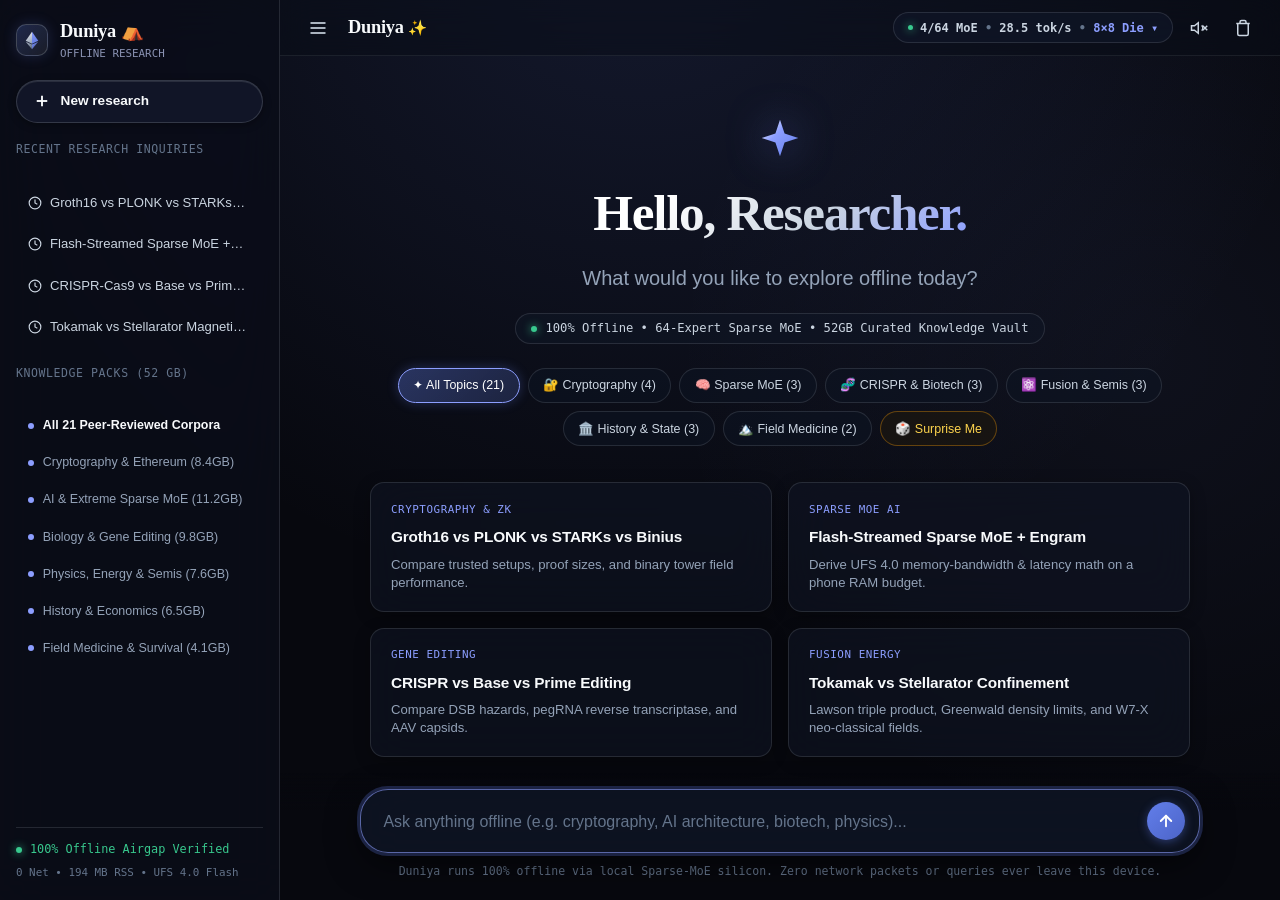
==== commit 3222ce06: "feat(ux): world-class research interface with segmented tabs, verdict callouts, and search autocompl" ====
--- a/web/index.html
+++ b/web/index.html
@@ -183,27 +183,39 @@
             100% Offline • 64-Expert Sparse MoE • 52GB Curated Knowledge Vault
           </div>
 
+          <!-- Domain Category Quick Filters & Surprise Me -->
+          <div class="hero-category-pills" id="heroCategoryPills">
+            <button class="category-pill active" data-category="all">✦ All Topics (21)</button>
+            <button class="category-pill" data-category="Cryptography & Ethereum">🔐 Cryptography (4)</button>
+            <button class="category-pill" data-category="AI & Sparse MoE Systems">🧠 Sparse MoE (3)</button>
+            <button class="category-pill" data-category="Biology & Gene Editing">🧬 CRISPR & Biotech (3)</button>
+            <button class="category-pill" data-category="Physics, Energy & Semis">⚛️ Fusion & Semis (3)</button>
+            <button class="category-pill" data-category="History & Economics">🏛️ History & State (3)</button>
+            <button class="category-pill" data-category="Field Medicine & Survival">🏔️ Field Medicine (2)</button>
+            <button class="category-pill surprise-pill" id="surpriseMeBtn" title="Pick a random research inquiry">🎲 Surprise Me</button>
+          </div>
+
           <!-- Gemini Starter Cards -->
-          <div class="starter-cards-grid">
-            <button class="starter-card" data-prompt="Compare Groth16, PLONK (KZG), STARKs (FRI), and Binius across trusted setup requirements, asymptotic prover/verifier complexity, proof size, and post-quantum security. Which architecture is optimal for client-side mobile proving vs L1 state verification?">
+          <div class="starter-cards-grid" id="starterCardsGrid">
+            <button class="starter-card" data-domain="Cryptography & Ethereum" data-prompt="Compare Groth16, PLONK (KZG), STARKs (FRI), and Binius across trusted setup requirements, asymptotic prover/verifier complexity, proof size, and post-quantum security. Which architecture is optimal for client-side mobile proving vs L1 state verification?">
               <div class="starter-card-tag">Cryptography & ZK</div>
               <div class="starter-card-title">Groth16 vs PLONK vs STARKs vs Binius</div>
               <div class="starter-card-desc">Compare trusted setups, proof sizes, and binary tower field performance.</div>
             </button>
 
-            <button class="starter-card" data-prompt="Explain why a 1B dense transformer plateaus on offline mobile research, and derive the memory-bandwidth and latency math for streaming a 30B-100B Sparse MoE + Disk-Mapped N-Gram (Engram) architecture from UFS 4.0 flash storage within a 12GB RAM budget.">
+            <button class="starter-card" data-domain="AI & Sparse MoE Systems" data-prompt="Explain why a 1B dense transformer plateaus on offline mobile research, and derive the memory-bandwidth and latency math for streaming a 30B-100B Sparse MoE + Disk-Mapped N-Gram (Engram) architecture from UFS 4.0 flash storage within a 12GB RAM budget.">
               <div class="starter-card-tag">Sparse MoE AI</div>
               <div class="starter-card-title">Flash-Streamed Sparse MoE + Engram</div>
               <div class="starter-card-desc">Derive UFS 4.0 memory-bandwidth & latency math on a phone RAM budget.</div>
             </button>
 
-            <button class="starter-card" data-prompt="Compare the molecular mechanisms of wild-type CRISPR-Cas9, Cytosine/Adenine Base Editing (CBE/ABE), and Prime Editing (PE3). Contrast double-strand break (DSB) hazards, p53 activation, bystanders, indels, and AAV in vivo delivery bottlenecks.">
+            <button class="starter-card" data-domain="Biology & Gene Editing" data-prompt="Compare the molecular mechanisms of wild-type CRISPR-Cas9, Cytosine/Adenine Base Editing (CBE/ABE), and Prime Editing (PE3). Contrast double-strand break (DSB) hazards, p53 activation, bystanders, indels, and AAV in vivo delivery bottlenecks.">
               <div class="starter-card-tag">Gene Editing</div>
               <div class="starter-card-title">CRISPR vs Base vs Prime Editing</div>
               <div class="starter-card-desc">Compare DSB hazards, pegRNA reverse transcriptase, and AAV capsids.</div>
             </button>
 
-            <button class="starter-card" data-prompt="Compare Tokamak and Stellarator magnetic confinement fusion architectures. Explain how each generates rotational transform (iota), why Tokamaks suffer from current-driven disruptions and Greenwald density limits, and how neo-classical transport optimization (quasi-isodynamic fields in W7-X) changed the Stellarator trade-off.">
+            <button class="starter-card" data-domain="Physics, Energy & Semis" data-prompt="Compare Tokamak and Stellarator magnetic confinement fusion architectures. Explain how each generates rotational transform (iota), why Tokamaks suffer from current-driven disruptions and Greenwald density limits, and how neo-classical transport optimization (quasi-isodynamic fields in W7-X) changed the Stellarator trade-off.">
               <div class="starter-card-tag">Fusion Energy</div>
               <div class="starter-card-title">Tokamak vs Stellarator Confinement</div>
               <div class="starter-card-desc">Lawson triple product, Greenwald density limits, and W7-X neo-classical fields.</div>
@@ -220,6 +232,9 @@
 
       <!-- Bottom Docked Gemini-Style Input Box -->
       <footer class="gemini-input-dock">
+        <!-- Autocomplete Suggestions Dropdown -->
+        <div class="search-suggestions-dropdown" id="searchSuggestionsDropdown" style="display: none;"></div>
+
         <div class="input-pill-wrapper">
           <textarea 
             id="geminiInput" 
--- a/web/style.css
+++ b/web/style.css
@@ -533,6 +533,55 @@
     color: var(--silver-300);
   }
 
+  /* Domain Category Filter Pills */
+  .hero-category-pills {
+    display: flex;
+    flex-wrap: wrap;
+    justify-content: center;
+    gap: 0.5rem;
+    max-width: 820px;
+    margin-top: 0.25rem;
+  }
+
+  .category-pill {
+    appearance: none;
+    border: 1px solid rgba(226, 232, 240, 0.12);
+    background: rgba(14, 20, 36, 0.55);
+    color: var(--silver-300);
+    padding: 0.45rem 0.9rem;
+    border-radius: var(--radius-pill);
+    font-size: 0.78rem;
+    font-weight: 500;
+    cursor: pointer;
+    transition: all 0.18s ease;
+  }
+
+  .category-pill:hover {
+    border-color: rgba(140, 158, 255, 0.4);
+    background: rgba(24, 32, 60, 0.7);
+    color: var(--silver-100);
+    transform: translateY(-1px);
+  }
+
+  .category-pill.active {
+    background: linear-gradient(135deg, rgba(98, 126, 234, 0.35), rgba(40, 50, 90, 0.6));
+    border-color: var(--eth-blue-glow);
+    color: #FFFFFF;
+    box-shadow: 0 0 12px rgba(98, 126, 234, 0.3);
+  }
+
+  .category-pill.surprise-pill {
+    border-color: rgba(245, 158, 11, 0.35);
+    color: #FCD34D;
+    background: rgba(30, 24, 14, 0.6);
+  }
+
+  .category-pill.surprise-pill:hover {
+    border-color: #F59E0B;
+    background: rgba(50, 36, 18, 0.8);
+    box-shadow: 0 0 12px rgba(245, 158, 11, 0.35);
+  }
+
   /* Starter Prompt Cards (Gemini Style) */
   .starter-cards-grid {
     display: grid;
@@ -655,7 +704,7 @@
   .response-header {
     display: flex;
     justify-content: space-between;
-    align-items: baseline;
+    align-items: center;
     border-bottom: 1px solid rgba(226, 232, 240, 0.1);
     padding-bottom: 0.75rem;
     gap: 0.75rem;
@@ -679,6 +728,44 @@
     color: var(--silver-muted);
   }
 
+  /* Response Action Toolbar */
+  .response-toolbar {
+    display: flex;
+    align-items: center;
+    gap: 0.45rem;
+    flex-wrap: wrap;
+  }
+
+  .action-pill-btn {
+    appearance: none;
+    border: 1px solid rgba(226, 232, 240, 0.14);
+    background: rgba(18, 24, 44, 0.5);
+    color: var(--silver-300);
+    padding: 0.3rem 0.65rem;
+    border-radius: var(--radius-pill);
+    font-size: 0.74rem;
+    font-family: var(--font-mono);
+    font-weight: 500;
+    cursor: pointer;
+    display: inline-flex;
+    align-items: center;
+    gap: 0.35rem;
+    transition: all 0.18s ease;
+  }
+
+  .action-pill-btn:hover {
+    background: rgba(98, 126, 234, 0.22);
+    border-color: rgba(140, 158, 255, 0.45);
+    color: var(--silver-100);
+    transform: translateY(-1px);
+  }
+
+  .action-pill-btn.speaking {
+    border-color: var(--accent-mint);
+    color: var(--accent-mint);
+    background: rgba(56, 201, 142, 0.15);
+  }
+
   .response-title {
     font-family: var(--font-serif);
     font-size: 1.45rem;
@@ -688,123 +775,222 @@
     letter-spacing: -0.015em;
   }
 
-  /* Scannable Executive Findings */
-  .response-executive-summary {
+  /* Layer 1: Crisp Verdict & Key Findings */
+  .response-verdict-box {
+    background: linear-gradient(135deg, rgba(98, 126, 234, 0.12), rgba(16, 22, 40, 0.45));
+    border: 1px solid rgba(140, 158, 255, 0.22);
+    border-radius: var(--radius-md);
+    padding: 1.1rem 1.25rem;
+    display: flex;
+    flex-direction: column;
+    gap: 0.75rem;
+    box-shadow: inset 0 1px 0 rgba(255, 255, 255, 0.08);
+  }
+
+  .verdict-header {
+    display: flex;
+    align-items: center;
+    gap: 0.5rem;
+    font-family: var(--font-mono);
+    font-size: 0.72rem;
+    text-transform: uppercase;
+    letter-spacing: 0.05em;
+    color: var(--eth-blue-glow);
+  }
+
+  .verdict-text {
     font-size: 1rem;
-    line-height: 1.68;
+    font-weight: 600;
+    line-height: 1.55;
+    color: #FFFFFF;
+  }
+
+  .takeaway-bullets {
+    display: flex;
+    flex-direction: column;
+    gap: 0.45rem;
+    margin-top: 0.2rem;
+  }
+
+  .takeaway-bullet-item {
+    display: flex;
+    align-items: flex-start;
+    gap: 0.6rem;
+    font-size: 0.88rem;
+    line-height: 1.5;
     color: var(--silver-200);
-    border-left: 3px solid var(--eth-blue);
-    padding-left: 1rem;
-    background: rgba(14, 18, 32, 0.4);
-    padding-block: 0.6rem;
-    border-radius: 0 var(--radius-sm) var(--radius-sm) 0;
-  }
-
-  /* Collapsible Gemini-Style Accordions */
-  .gemini-accordion {
+  }
+
+  .takeaway-bullet-icon {
+    color: var(--eth-blue-glow);
+    flex-shrink: 0;
+    margin-top: 0.25rem;
+  }
+
+  .snapshot-pills-row {
+    display: flex;
+    flex-wrap: wrap;
+    gap: 0.45rem;
+    margin-top: 0.35rem;
+    padding-top: 0.65rem;
+    border-top: 1px solid rgba(226, 232, 240, 0.08);
+  }
+
+  .snapshot-pill {
+    font-family: var(--font-mono);
+    font-size: 0.73rem;
+    padding: 0.22rem 0.6rem;
+    border-radius: var(--radius-sm);
+    background: rgba(8, 11, 20, 0.65);
     border: 1px solid rgba(226, 232, 240, 0.1);
+    color: var(--silver-300);
+    display: inline-flex;
+    align-items: center;
+    gap: 0.35rem;
+  }
+
+  .snapshot-pill strong {
+    color: var(--silver-100);
+  }
+
+  /* Layer 2: Segmented Interactive Tabs (Replaces bulky vertical accordions) */
+  .response-tab-bar {
+    display: flex;
+    gap: 0.4rem;
+    border-bottom: 1px solid rgba(226, 232, 240, 0.1);
+    padding-bottom: 0.5rem;
+    overflow-x: auto;
+    scrollbar-width: none;
+  }
+
+  .response-tab-bar::-webkit-scrollbar {
+    display: none;
+  }
+
+  .response-tab-btn {
+    appearance: none;
+    border: 1px solid transparent;
+    background: transparent;
+    color: var(--silver-400);
+    padding: 0.45rem 0.85rem;
+    border-radius: var(--radius-pill);
+    font-size: 0.8rem;
+    font-weight: 600;
+    cursor: pointer;
+    white-space: nowrap;
+    display: inline-flex;
+    align-items: center;
+    gap: 0.4rem;
+    transition: all 0.18s ease;
+  }
+
+  .response-tab-btn:hover {
+    color: var(--silver-200);
+    background: rgba(226, 232, 240, 0.05);
+  }
+
+  .response-tab-btn.active {
+    color: #FFFFFF;
+    background: rgba(98, 126, 234, 0.22);
+    border-color: rgba(140, 158, 255, 0.45);
+    box-shadow: 0 0 12px rgba(98, 126, 234, 0.25);
+  }
+
+  .response-tab-panel {
+    display: none;
+    animation: fadeInTab 0.2s cubic-bezier(0.16, 1, 0.3, 1);
+  }
+
+  .response-tab-panel.active {
+    display: block;
+  }
+
+  @keyframes fadeInTab {
+    from { opacity: 0; transform: translateY(4px); }
+    to { opacity: 1; transform: translateY(0); }
+  }
+
+  /* Search Suggestions Dropdown */
+  .search-suggestions-dropdown {
+    width: 100%;
+    max-width: 840px;
+    background: rgba(11, 15, 28, 0.96);
+    backdrop-filter: blur(28px) saturate(200%);
+    -webkit-backdrop-filter: blur(28px) saturate(200%);
+    border: 1px solid rgba(140, 158, 255, 0.28);
     border-radius: var(--radius-md);
-    background: rgba(10, 14, 26, 0.5);
-    overflow: hidden;
-    transition: border-color 0.2s ease;
-  }
-
-  .gemini-accordion:hover {
-    border-color: rgba(140, 158, 255, 0.25);
-  }
-
-  .gemini-accordion[open] {
-    border-color: rgba(140, 158, 255, 0.35);
-    background: rgba(12, 17, 32, 0.7);
-  }
-
-  .gemini-accordion summary {
-    padding: 0.85rem 1.15rem;
-    font-size: 0.88rem;
-    font-weight: 600;
+    box-shadow: 0 20px 48px -8px rgba(0, 0, 0, 0.8), inset 0 1px 0 rgba(255, 255, 255, 0.15);
+    max-height: 240px;
+    overflow-y: auto;
+    display: flex;
+    flex-direction: column;
+    padding: 0.4rem;
+    gap: 0.2rem;
+    animation: fadeInDropdown 0.18s cubic-bezier(0.16, 1, 0.3, 1);
+  }
+
+  @keyframes fadeInDropdown {
+    from { opacity: 0; transform: translateY(6px); }
+    to { opacity: 1; transform: translateY(0); }
+  }
+
+  .suggestion-item {
+    appearance: none;
+    border: none;
+    background: transparent;
+    padding: 0.6rem 0.85rem;
+    border-radius: var(--radius-sm);
     color: var(--silver-200);
+    text-align: left;
     cursor: pointer;
-    list-style: none;
-    display: flex;
+    display: flex;
+    align-items: center;
     justify-content: space-between;
-    align-items: center;
-    user-select: none;
-    transition: color 0.15s ease;
-  }
-
-  .gemini-accordion summary::-webkit-details-marker {
-    display: none;
-  }
-
-  .gemini-accordion summary:hover {
-    color: var(--silver-100);
-  }
-
-  .gemini-accordion summary::after {
-    content: '▾';
-    font-size: 0.9rem;
-    color: var(--silver-muted);
-    transition: transform 0.2s ease;
-  }
-
-  .gemini-accordion[open] summary::after {
-    transform: rotate(180deg);
+    gap: 0.75rem;
+    font-size: 0.85rem;
+    transition: background 0.15s ease;
+  }
+
+  .suggestion-item:hover, .suggestion-item.selected {
+    background: rgba(98, 126, 234, 0.2);
+    color: var(--silver-100);
+  }
+
+  .suggestion-domain {
+    font-size: 0.68rem;
+    font-family: var(--font-mono);
     color: var(--eth-blue-glow);
-  }
-
-  .accordion-content {
-    padding: 1rem 1.25rem;
-    border-top: 1px solid rgba(226, 232, 240, 0.08);
-    font-size: 0.92rem;
-    line-height: 1.6;
-    color: var(--silver-300);
-  }
-
-  /* Math Equation Box */
-  .math-formula-box {
-    background: rgba(6, 8, 16, 0.8);
-    border: 1px solid rgba(226, 232, 240, 0.12);
-    border-radius: var(--radius-sm);
-    padding: 0.9rem 1.1rem;
-    font-family: var(--font-mono);
-    font-size: 0.88rem;
-    color: var(--eth-blue-glow);
-    overflow-x: auto;
-    margin-block: 0.5rem;
-  }
-
-  /* Specification Matrix inside Accordion */
-  .mini-matrix-table {
-    width: 100%;
-    border-collapse: collapse;
-    font-size: 0.84rem;
-  }
-
-  .mini-matrix-table th {
-    font-family: var(--font-mono);
-    text-transform: uppercase;
-    font-size: 0.72rem;
-    color: var(--silver-400);
-    padding: 0.55rem 0.75rem;
-    border-bottom: 1px solid rgba(226, 232, 240, 0.12);
-    text-align: left;
-  }
-
-  .mini-matrix-table td {
-    padding: 0.65rem 0.75rem;
-    border-bottom: 1px solid rgba(226, 232, 240, 0.06);
-    color: var(--silver-200);
-  }
-
-  /* 1B Failure Box inside Accordion */
-  .failure-autopsy-box {
-    background: rgba(36, 12, 18, 0.4);
-    border: 1px solid rgba(244, 63, 94, 0.25);
-    border-radius: var(--radius-sm);
-    padding: 0.85rem 1.1rem;
-    font-size: 0.88rem;
-    color: #FECDD3;
-    line-height: 1.5;
+    background: rgba(98, 126, 234, 0.15);
+    padding: 0.15rem 0.5rem;
+    border-radius: var(--radius-pill);
+    white-space: nowrap;
+  }
+
+  /* Toast Notification */
+  .duniya-toast {
+    position: fixed;
+    bottom: 90px;
+    left: 50%;
+    transform: translateX(-50%);
+    background: rgba(15, 20, 36, 0.95);
+    backdrop-filter: blur(20px);
+    -webkit-backdrop-filter: blur(20px);
+    border: 1px solid var(--eth-blue-glow);
+    color: #FFFFFF;
+    font-size: 0.85rem;
+    padding: 0.55rem 1.35rem;
+    border-radius: var(--radius-pill);
+    box-shadow: 0 10px 28px rgba(0, 0, 0, 0.7);
+    z-index: 100;
+    animation: toastPop 0.22s cubic-bezier(0.16, 1, 0.3, 1);
+    display: flex;
+    align-items: center;
+    gap: 0.5rem;
+  }
+
+  @keyframes toastPop {
+    from { opacity: 0; transform: translate(-50%, 12px); }
+    to { opacity: 1; transform: translate(-50%, 0); }
   }
 
   /* Follow-up Suggestion Chips */
